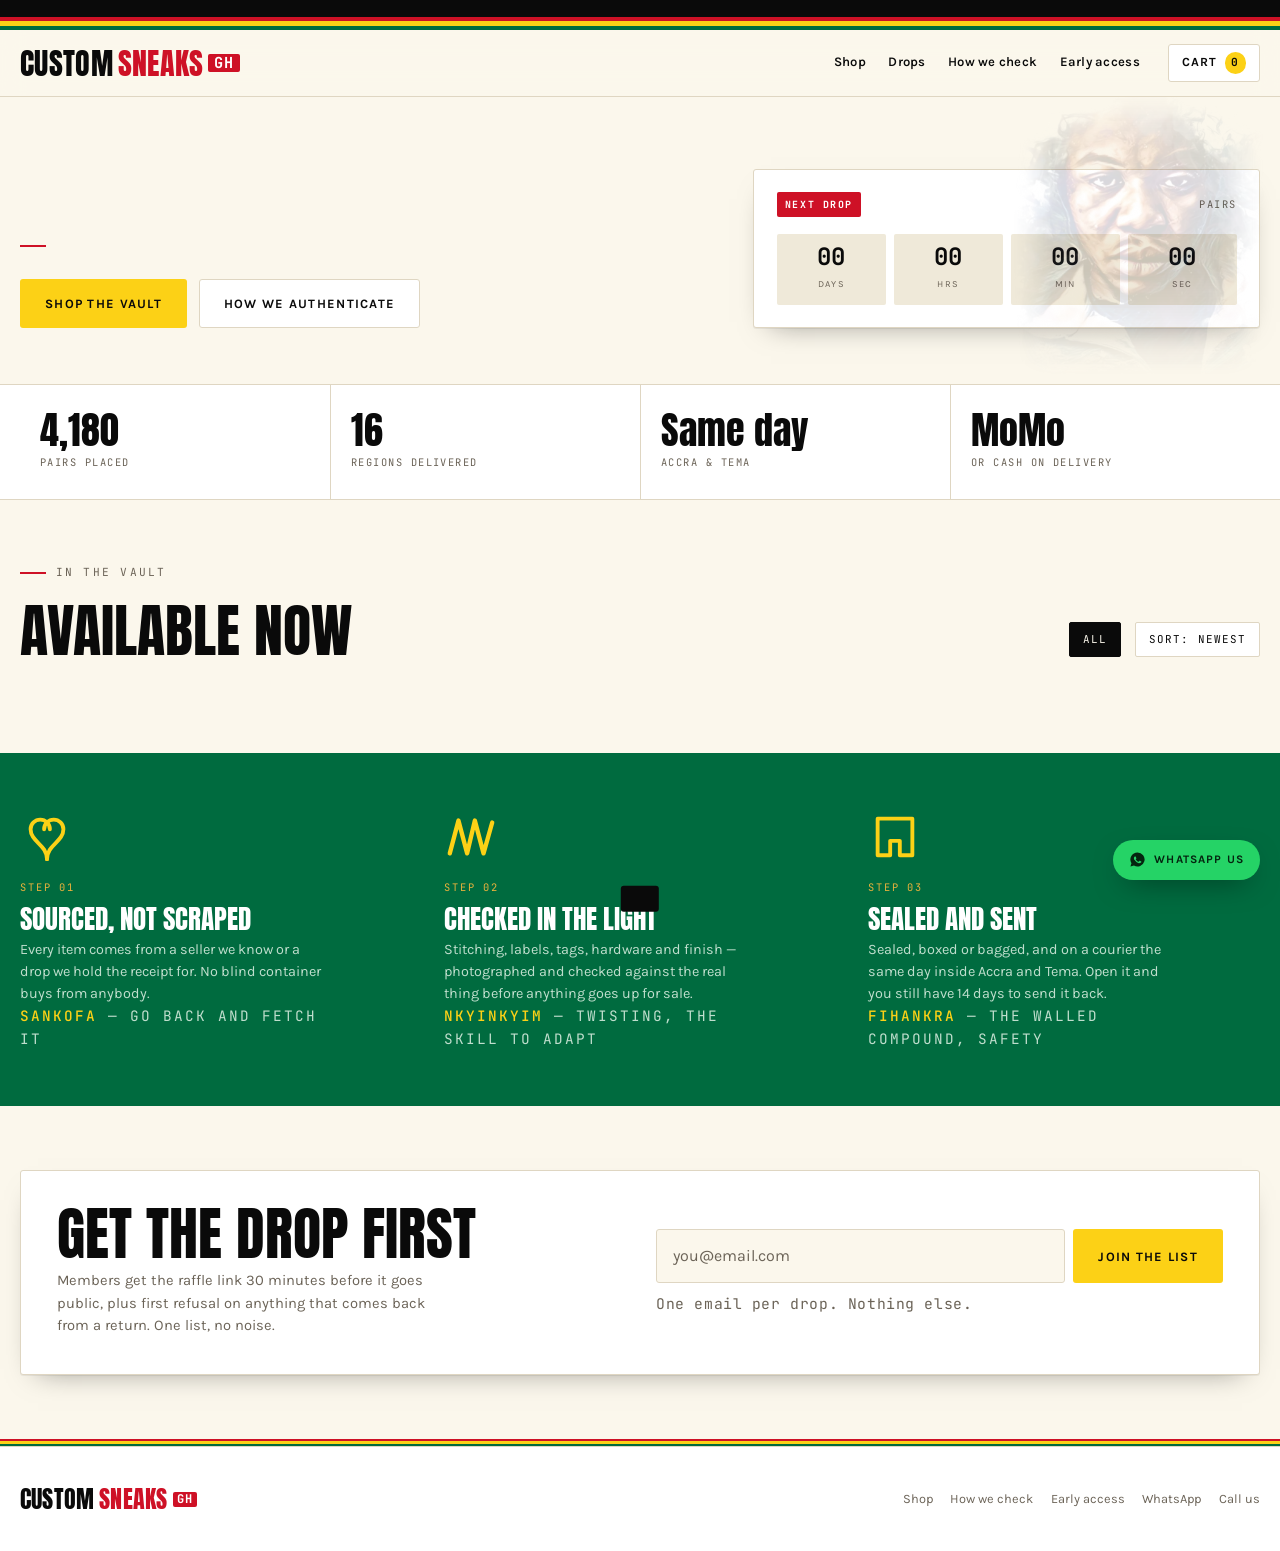
==== index.html @ 9b39b562 "Add files via upload" ====
<!doctype html>
<html lang="en">
<head>
<meta charset="utf-8">
<meta name="viewport" content="width=device-width,initial-scale=1">
<title>CustomSneaks GH — Authenticated sneakers, Accra</title>
<meta name="description" content="Deadstock Air Force 1s, Jordan retros, Dunks and one-of-one customs. Authenticated in Osu, delivered to all 16 regions. Order on WhatsApp.">
<meta property="og:title" content="CustomSneaks GH">
<meta property="og:description" content="Authenticated sneakers and one-of-one customs. Accra to all 16 regions.">
<meta property="og:image" content="assets/img/floral.jpg">
<meta name="theme-color" content="#FCD116">
<link rel="preconnect" href="https://fonts.googleapis.com">
<link rel="preconnect" href="https://fonts.gstatic.com" crossorigin>
<link rel="stylesheet" href="https://fonts.googleapis.com/css2?family=Anton&family=JetBrains+Mono:wght@400;500;700&family=Karla:wght@400;500;600;700&display=swap">
<link rel="icon" href="favicon.svg" type="image/svg+xml">
<link rel="icon" href="favicon.svg" type="image/svg+xml">
<link rel="stylesheet" href="assets/css/site.css">
</head>
<body>
<div class="ticker" aria-hidden="true">
  <div class="ticker__track" id="ticker"></div>
</div>

<div class="flag" aria-hidden="true"></div>

<header class="nav">
  <div class="wrap nav__in">
    <a href="#top" class="brand">Custom<em>Sneaks</em><span class="gh">GH</span></a>
    <nav class="nav__links">
      <a href="#shop">Shop</a>
      <a href="#drops">Drops</a>
      <a href="#verify">How we check</a>
      <a href="#list">Early access</a>
    </nav>
    <button class="nav__cart" id="cartBtn" aria-haspopup="dialog">
      Cart <span class="count" id="cartCount">0</span>
    </button>
  </div>
</header>

<main id="top">
  <section class="hero">
    <img class="hero__portrait" src="assets/img/portrait.webp" alt="" aria-hidden="true">
    <div class="wrap hero__grid">
      <div>
        <div class="eyebrow" data-s="heroEyebrow"></div>
        <h1><span data-s="heroLine1"></span><span class="line2" data-s="heroLine2"></span></h1>
        <p class="lede" data-s="heroLede"></p>
        <div class="hero__cta">
          <a class="btn btn--solid" href="#shop">Shop the vault</a>
          <a class="btn btn--ghost" href="#verify">How we authenticate</a>
        </div>
      </div>
      <aside class="drop" id="drops">
        <div class="drop__head">
          <span class="chip">Next drop</span>
          <span class="mono" style="font-size:.65rem;letter-spacing:.14em;color:var(--ash)"><span data-s="dropPairs"></span> PAIRS</span>
        </div>
        <p class="drop__name" data-s="dropName"></p>
        <p class="drop__sub" data-s="dropSub"></p>
        <div class="clock" id="clock">
          <div><b id="cd">00</b><small>Days</small></div>
          <div><b id="ch">00</b><small>Hrs</small></div>
          <div><b id="cm">00</b><small>Min</small></div>
          <div><b id="cs">00</b><small>Sec</small></div>
        </div>
      </aside>
    </div>
  </section>

  <section class="stats">
    <div class="wrap stats__in">
      <div class="stat"><b>4,180</b><span>Pairs placed</span></div>
      <div class="stat"><b>16</b><span>Regions delivered</span></div>
      <div class="stat"><b>Same day</b><span>Accra &amp; Tema</span></div>
      <div class="stat"><b>MoMo</b><span>Or cash on delivery</span></div>
    </div>
  </section>

  <section class="shop wrap" id="shop">
    <div class="shop__head">
      <div>
        <div class="eyebrow">In the vault</div>
        <h2 class="h2">Available now</h2>
      </div>
      <div class="filters" id="filters">
        <button class="filter" data-family="all" aria-pressed="true">All</button>
        <button class="filter sort" id="sortBtn" aria-pressed="false">Sort: Newest</button>
      </div>
    </div>
    <div class="grid" id="grid"></div>
  </section>

  <section class="verify" id="verify">
    <div class="wrap verify__grid">
      <div>
        <div class="mark" aria-hidden="true">
          <!-- Sankofa — the heart form -->
          <svg viewBox="0 0 56 56" fill="none" stroke="currentColor" stroke-width="4" stroke-linecap="round">
            <path d="M28 52C28 37 11 34 11 21a10 10 0 0 1 20 0"/>
            <path d="M28 52C28 37 45 34 45 21a10 10 0 0 0-20 0"/>
          </svg>
        </div>
        <div class="step">STEP 01</div>
        <h3>Sourced, not scraped</h3>
        <p>Every item comes from a seller we know or a drop we hold the receipt for. No blind container buys from anybody.</p>
        <p class="meaning"><b>Sankofa</b> — go back and fetch it</p>
      </div>
      <div>
        <div class="mark" aria-hidden="true">
          <!-- Nkyinkyim -->
          <svg viewBox="0 0 56 56" fill="none" stroke="currentColor" stroke-width="4.5" stroke-linecap="round" stroke-linejoin="round">
            <path d="M6 46 15 12 24 46 32 12 41 46 50 14"/>
          </svg>
        </div>
        <div class="step">STEP 02</div>
        <h3>Checked in the light</h3>
        <p>Stitching, labels, tags, hardware and finish — photographed and checked against the real thing before anything goes up for sale.</p>
        <p class="meaning"><b>Nkyinkyim</b> — twisting, the skill to adapt</p>
      </div>
      <div>
        <div class="mark" aria-hidden="true">
          <!-- Fihankra -->
          <svg viewBox="0 0 56 56" fill="none" stroke="currentColor" stroke-width="4" stroke-linejoin="round">
            <path d="M10 48V10h36v38H33V33H23v15z"/>
          </svg>
        </div>
        <div class="step">STEP 03</div>
        <h3>Sealed and sent</h3>
        <p>Sealed, boxed or bagged, and on a courier the same day inside Accra and Tema. Open it and you still have 14 days to send it back.</p>
        <p class="meaning"><b>Fihankra</b> — the walled compound, safety</p>
      </div>
    </div>
  </section>

  <section class="list wrap" id="list">
    <div class="list__box">
      <div>
        <h2 class="h2">Get the drop first</h2>
        <p>Members get the raffle link 30 minutes before it goes public, plus first refusal on anything that comes back from a return. One list, no noise.</p>
      </div>
      <div>
        <form class="form" id="listForm">
          <input type="email" id="listEmail" placeholder="you@email.com" aria-label="Email address" required>
          <button class="btn btn--solid" type="submit">Join the list</button>
        </form>
        <p class="form-note" id="listNote">One email per drop. Nothing else.</p>
      </div>
    </div>
  </section>
</main>

<div class="flag flag--thin" aria-hidden="true"></div>

<footer>
  <div class="wrap foot">
    <div>
      <div class="brand" style="font-size:1.5rem">Custom<em>Sneaks</em><span class="gh">GH</span></div>
      <small id="footLine"></small>
    </div>
    <nav>
      <a href="#shop">Shop</a>
      <a href="#verify">How we check</a>
      <a href="#list">Early access</a>
      <a id="footWa" href="#" target="_blank" rel="noopener">WhatsApp</a>
      <a id="footCall" href="#">Call us</a>
    </nav>
  </div>
</footer>

<div class="scrim" id="scrim"></div>

<aside class="drawer" id="drawer" role="dialog" aria-modal="true" aria-label="Your cart">
  <div class="drawer__head">
    <span class="drawer__title">Your cart</span>
    <button class="x" id="closeCart" aria-label="Close cart">✕</button>
  </div>
  <div class="drawer__body" id="cartBody"></div>
  <div class="drawer__foot">
    <div class="total"><span>Subtotal</span><b id="subtotal">GH₵0</b></div>
    <a class="btn btn--wa" id="checkout" href="#" target="_blank" rel="noopener">Order on WhatsApp</a>
    <a class="btn btn--ghost" id="callBtn" href="#">Call to order</a>
    <p class="fineprint" data-s="deliveryNote"></p>
  </div>
</aside>

<div class="modal" id="modal" role="dialog" aria-modal="true" aria-label="Product details">
  <div class="modal__grid">
    <div class="modal__shot" id="modalShot"></div>
    <div class="modal__body">
      <div style="display:flex;justify-content:space-between;align-items:flex-start;gap:1rem">
        <div>
          <div class="eyebrow" style="margin-bottom:.5rem" id="modalFamily">Air Force 1</div>
          <h3 id="modalName">Name</h3>
        </div>
        <button class="x" id="closeModal" aria-label="Close">✕</button>
      </div>
      <p class="card__sub" id="modalSub">Colorway</p>
      <div>
        <div class="spec"><span>Style code</span><b id="modalCode">—</b></div>
        <div class="spec"><span>Condition</span><b id="modalCond">—</b></div>
        <div class="spec"><span>Release</span><b id="modalYear">—</b></div>
      </div>
      <div>
        <div class="mono" style="font-size:.65rem;letter-spacing:.16em;text-transform:uppercase;color:var(--ash);margin-bottom:.45rem">Select size</div>
        <div class="sizes" id="modalSizes"></div>
      </div>
      <div class="card__foot">
        <span class="price" id="modalPrice">GH₵0</span>
        <button class="btn btn--solid" id="modalAdd">Add to cart</button>
      </div>
      <a class="ask" id="modalAsk" href="#" target="_blank" rel="noopener">Ask about this pair on WhatsApp</a>
    </div>
  </div>
</div>

<a class="wa-float" id="waFloat" href="#" target="_blank" rel="noopener"><span>WhatsApp us</span></a>

<div class="toast" id="toast"></div>
<script type="module" src="assets/js/shop.js"></script>
</body>
</html>
---- assets/css/site.css ----
:root{
  --ground:#FBF7EC;
  --surface:#FFFFFF;
  --surface-2:#EFE9D9;
  --ink:#0A0A0A;
  --ash:#6B6357;
  --line:#DFD6C2;
  --gold:#FCD116;
  --gold-ink:#0A0A0A;
  --red:#CE1126;
  --red-ink:#FFFFFF;
  --green:#006B3F;
  --hi:#CE1126;
  --portrait-opacity:.15;
  --shadow:0 1px 0 rgba(10,10,10,.06), 0 12px 28px -18px rgba(10,10,10,.5);
  --radius:3px;
  --wa-mask:url("data:image/svg+xml,%3Csvg xmlns='http://www.w3.org/2000/svg' viewBox='0 0 24 24'%3E%3Cpath fill='%23000' d='M12 2a10 10 0 0 0-8.55 15.19L2.05 22l4.94-1.36A10 10 0 1 0 12 2Zm5.1 13.86c-.22.62-1.3 1.2-1.79 1.24-.46.04-.9.2-3.04-.63-2.56-1-4.18-3.6-4.3-3.77-.13-.17-1.03-1.37-1.03-2.61s.65-1.85.88-2.1c.23-.26.5-.32.67-.32h.48c.16 0 .37-.06.57.43.22.53.74 1.83.8 1.96.07.13.11.29.02.46-.09.17-.13.28-.26.43l-.4.46c-.13.13-.27.28-.11.55.15.26.68 1.12 1.46 1.81 1 .89 1.84 1.17 2.1 1.3.26.14.42.11.57-.06.16-.18.66-.77.83-1.03.18-.26.35-.22.59-.13.24.09 1.54.72 1.8.85.26.13.44.2.5.3.07.11.07.62-.15 1.23Z'/%3E%3C/svg%3E");
}
@media (prefers-color-scheme: dark){
  :root:not([data-theme="light"]){
    --ground:#0A0A0A;
    --surface:#151515;
    --surface-2:#1F1F1F;
    --ink:#FBF7EC;
    --ash:#9A9186;
    --line:#282624;
    --gold:#FCD116;
    --gold-ink:#0A0A0A;
    --red:#E8404F;
    --red-ink:#1A0406;
    --green:#12A164;
    --hi:#FCD116;
  --portrait-opacity:.20;
    --shadow:0 1px 0 rgba(255,255,255,.05), 0 18px 34px -22px rgba(0,0,0,.9);
  }
}
:root[data-theme="dark"]{
  --ground:#0A0A0A;
  --surface:#151515;
  --surface-2:#1F1F1F;
  --ink:#FBF7EC;
  --ash:#9A9186;
  --line:#282624;
  --gold:#FCD116;
  --gold-ink:#0A0A0A;
  --red:#E8404F;
  --red-ink:#1A0406;
  --green:#12A164;
  --hi:#FCD116;
  --portrait-opacity:.20;
  --shadow:0 1px 0 rgba(255,255,255,.05), 0 18px 34px -22px rgba(0,0,0,.9);
}

.brand, h1, .h2, .drop__name, .card__name, .drawer__title, .stat b,
.verify h3, .modal__body h3{font-weight:400 !important}
*{box-sizing:border-box}
body{
  margin:0;
  background:var(--ground);
  color:var(--ink);
  font-family:"Karla",-apple-system,BlinkMacSystemFont,"Segoe UI",sans-serif;
  font-size:16px;
  line-height:1.55;
  -webkit-font-smoothing:antialiased;
}
img{max-width:100%;display:block}
button{font:inherit;color:inherit;cursor:pointer;border:0;background:none}
input{font:inherit;color:inherit}
a{color:inherit;text-decoration:none}
:focus-visible{outline:2px solid var(--gold);outline-offset:3px}

.mono{font-family:"JetBrains Mono",ui-monospace,SFMono-Regular,Menlo,monospace}
.wrap{width:min(1240px,100% - 2.5rem);margin-inline:auto}

/* ---------- ticker ---------- */
.ticker{
  background:var(--ink);
  color:var(--ground);
  overflow:hidden;
  border-bottom:1px solid var(--ink);
}
.ticker__track{
  display:flex;
  gap:2.5rem;
  width:max-content;
  padding:.5rem 0;
  animation:slide 38s linear infinite;
  font-family:"JetBrains Mono",ui-monospace,monospace;
  font-size:.68rem;
  letter-spacing:.14em;
  text-transform:uppercase;
}
.ticker__track span{display:flex;align-items:center;gap:2.5rem;white-space:nowrap}
.ticker__track span::after{content:"\2605";color:var(--gold);font-size:.8em;line-height:1}
@keyframes slide{from{transform:translateX(0)}to{transform:translateX(-50%)}}
@media (prefers-reduced-motion: reduce){
  .ticker__track{animation:none}
}

/* ---------- nav ---------- */
.nav{
  position:sticky;top:0;z-index:40;
  background:var(--ground);
  background:color-mix(in srgb, var(--ground) 88%, transparent);
  backdrop-filter:blur(12px);
  border-bottom:1px solid var(--line);
}
.nav__in{display:flex;align-items:center;gap:1.75rem;height:66px}
.brand{
  font-family:"Anton",Impact,sans-serif;
  font-weight:900;
  font-size:1.9rem;
  line-height:1;
  letter-spacing:.01em;
  text-transform:uppercase;
  display:flex;align-items:baseline;gap:.3rem;
}
.brand em{font-style:normal;color:var(--hi)}
.brand .gh{
  font-family:"JetBrains Mono",ui-monospace,monospace;
  font-size:.5em;font-weight:700;letter-spacing:.1em;
  background:var(--red);color:var(--red-ink);
  padding:.12em .35em;border-radius:2px;align-self:center;
}
.nav__links{display:flex;gap:1.4rem;margin-left:auto;font-size:.82rem;font-weight:600;letter-spacing:.02em}
.nav__links a{padding:.4rem 0;border-bottom:2px solid transparent}
.nav__links a:hover{border-bottom-color:var(--gold)}
.nav__cart{
  display:flex;align-items:center;gap:.5rem;
  border:1px solid var(--line);
  background:var(--surface);
  padding:.45rem .8rem;
  border-radius:var(--radius);
  font-size:.78rem;font-weight:700;letter-spacing:.08em;text-transform:uppercase;
}
.nav__cart:hover{border-color:var(--gold)}
.count{
  font-family:"JetBrains Mono",monospace;
  background:var(--gold);color:var(--gold-ink);
  min-width:1.35rem;height:1.35rem;border-radius:999px;
  display:grid;place-items:center;font-size:.7rem;font-weight:700;
}
@media (max-width:880px){ .nav__links{display:none} .nav__in{gap:1rem} .nav__cart{margin-left:auto} }

/* ---------- hero ---------- */
.hero{padding:4.5rem 0 3.5rem;border-bottom:1px solid var(--line);position:relative;overflow:hidden}
/* the black star of the flag, sitting behind the drop card */
/* the portrait sits behind the hero, cut out to transparency and faded
   into the ground at the bottom so it reads as texture, not a photo */
.hero__portrait{
  position:absolute;right:1%;top:-5%;height:110%;width:auto;max-width:46vw;
  object-fit:contain;object-position:top right;
  opacity:var(--portrait-opacity);pointer-events:none;z-index:0;
  -webkit-mask-image:linear-gradient(180deg,transparent 0,#000 20%,#000 60%,transparent 94%);
  mask-image:linear-gradient(180deg,transparent 0,#000 20%,#000 60%,transparent 94%);
}
@media (max-width:940px){
  .hero__portrait{right:-6%;max-width:70vw;opacity:calc(var(--portrait-opacity) * .55)}
} }
.hero__grid{position:relative;z-index:1}
.hero__grid{display:grid;grid-template-columns:1.15fr .85fr;gap:3rem;align-items:end}
.eyebrow{
  font-family:"JetBrains Mono",monospace;
  font-size:.7rem;letter-spacing:.2em;text-transform:uppercase;color:var(--ash);
  display:flex;align-items:center;gap:.6rem;margin-bottom:1.4rem;
}
.eyebrow::before{content:"";width:26px;height:2px;background:var(--hi)}
.hero h1{
  font-family:"Anton",Impact,sans-serif;
  font-weight:900;
  font-size:clamp(3.6rem,10.5vw,8.5rem);
  line-height:.86;
  letter-spacing:-.005em;
  text-transform:uppercase;
  margin:0;
  text-wrap:balance;
}
.hero h1 .line2{display:block;color:var(--hi)}
.hero p.lede{max-width:44ch;color:var(--ash);font-size:1.02rem;margin:1.5rem 0 2rem}
.hero__cta{display:flex;flex-wrap:wrap;gap:.75rem}
.btn{
  display:inline-flex;align-items:center;justify-content:center;gap:.5rem;
  padding:.85rem 1.5rem;border-radius:var(--radius);
  font-size:.8rem;font-weight:700;letter-spacing:.1em;text-transform:uppercase;
  border:1px solid transparent;transition:transform .12s ease, background .15s ease;
}
.btn--solid{background:var(--gold);color:var(--gold-ink)}
.btn--solid:hover{transform:translateY(-2px)}
.btn--ghost{border-color:var(--line);background:var(--surface)}
.btn--ghost:hover{border-color:var(--ink)}
.btn[disabled]{opacity:.45;cursor:not-allowed;transform:none}
.btn--wa{background:#25D366;color:#04240F}
.btn--wa:hover{transform:translateY(-2px);background:#1FBF5B}
.btn--wa::before{
  content:"";width:15px;height:15px;flex:none;
  background:currentColor;
  -webkit-mask:var(--wa-mask) center/contain no-repeat;
  mask:var(--wa-mask) center/contain no-repeat;
}
.fineprint{font-size:.74rem;color:var(--ash);margin:0;line-height:1.45}
.wa-float{
  position:fixed;right:1.25rem;bottom:1.25rem;z-index:45;
  display:flex;align-items:center;gap:.5rem;
  background:#25D366;color:#04240F;
  padding:.7rem 1rem;border-radius:999px;
  font-size:.72rem;font-weight:700;letter-spacing:.1em;text-transform:uppercase;
  box-shadow:0 10px 30px -12px rgba(0,0,0,.6);
  transition:transform .15s ease;
}
.wa-float:hover{transform:translateY(-2px)}
.wa-float::before{
  content:"";width:17px;height:17px;flex:none;background:currentColor;
  -webkit-mask:var(--wa-mask) center/contain no-repeat;
  mask:var(--wa-mask) center/contain no-repeat;
}
@media (max-width:560px){ .wa-float span{display:none} .wa-float{padding:.85rem;border-radius:50%} }
.ask{
  font-family:"JetBrains Mono",monospace;font-size:.66rem;letter-spacing:.1em;text-transform:uppercase;
  color:var(--ash);text-decoration:underline;text-underline-offset:3px;align-self:flex-start;
}
.ask:hover{color:#1FBF5B}

.drop{
  border:1px solid var(--line);
  background:var(--surface);
  border-radius:var(--radius);
  padding:1.4rem;
  box-shadow:var(--shadow);
}
.drop__head{display:flex;align-items:center;justify-content:space-between;gap:1rem;margin-bottom:1rem}
.chip{
  font-family:"JetBrains Mono",monospace;
  font-size:.62rem;letter-spacing:.16em;text-transform:uppercase;
  padding:.28rem .5rem;border-radius:2px;
  background:var(--red);color:var(--red-ink);font-weight:700;
}
.drop__name{font-family:"Anton",Impact,sans-serif;font-size:1.9rem;font-weight:800;line-height:1;text-transform:uppercase;margin:0 0 .15rem}
.drop__sub{color:var(--ash);font-size:.85rem;margin:0 0 1.1rem}
.clock{display:grid;grid-template-columns:repeat(4,1fr);gap:.5rem;font-variant-numeric:tabular-nums}
.clock div{background:var(--surface-2);border-radius:2px;padding:.6rem .3rem;text-align:center}
.clock b{font-family:"JetBrains Mono",monospace;display:block;font-size:1.5rem;font-weight:700;line-height:1.1}
.clock small{font-size:.58rem;letter-spacing:.14em;text-transform:uppercase;color:var(--ash)}
@media (max-width:940px){ .hero__grid{grid-template-columns:1fr;gap:2.5rem;align-items:start} }

/* ---------- marquee stats ---------- */
.stats{border-bottom:1px solid var(--line);background:var(--surface)}
.stats__in{display:grid;grid-template-columns:repeat(4,1fr)}
.stat{padding:1.6rem 1.25rem;border-left:1px solid var(--line)}
.stat:first-child{border-left:0}
.stat b{font-family:"Anton",Impact,sans-serif;font-size:2.4rem;font-weight:800;line-height:1;display:block}
.stat span{font-family:"JetBrains Mono",monospace;font-size:.65rem;letter-spacing:.14em;text-transform:uppercase;color:var(--ash)}
@media (max-width:760px){
  .stats__in{grid-template-columns:repeat(2,1fr)}
  .stat:nth-child(3){border-left:0}
  .stat:nth-child(n+3){border-top:1px solid var(--line)}
}

/* ---------- shop ---------- */
.shop{padding:4rem 0}
.shop__head{display:flex;align-items:flex-end;justify-content:space-between;gap:2rem;flex-wrap:wrap;margin-bottom:2rem}
.h2{font-family:"Anton",Impact,sans-serif;font-size:clamp(2.4rem,5vw,3.6rem);font-weight:800;line-height:.92;text-transform:uppercase;margin:0}
.filters{display:flex;gap:.4rem;flex-wrap:wrap;align-items:center}
.filter{
  font-family:"JetBrains Mono",monospace;
  font-size:.68rem;letter-spacing:.1em;text-transform:uppercase;
  padding:.5rem .8rem;border:1px solid var(--line);border-radius:2px;background:var(--surface);
}
.filter[aria-pressed="true"]{background:var(--ink);color:var(--ground);border-color:var(--ink)}
.filter:hover{border-color:var(--gold)}
.sort{margin-left:.5rem}

.grid{display:grid;grid-template-columns:repeat(auto-fill,minmax(266px,1fr));gap:1.25rem}
.card{
  background:var(--surface);
  border:1px solid var(--line);
  border-radius:var(--radius);
  overflow:hidden;
  display:flex;flex-direction:column;
  transition:border-color .15s ease, transform .15s ease;
}
.card:hover{border-color:var(--ink);transform:translateY(-3px)}
.card__shot{
  position:relative;aspect-ratio:4/3;background:var(--surface-2);
  display:grid;place-items:center;overflow:hidden;
}
.card__shot img{width:100%;height:100%;object-fit:cover}
.slot{
  position:absolute;inset:0;
  display:grid;place-items:center;gap:.4rem;align-content:center;
  background-image:repeating-linear-gradient(135deg,transparent 0 9px,var(--line) 9px 10px);
  text-align:center;padding:1rem;
}
.slot code{
  font-family:"JetBrains Mono",monospace;font-size:.63rem;letter-spacing:.06em;
  background:var(--surface);border:1px solid var(--line);padding:.3rem .5rem;border-radius:2px;color:var(--ash);
}
.slot em{font-style:normal;font-size:.6rem;letter-spacing:.16em;text-transform:uppercase;color:var(--ash);font-family:"JetBrains Mono",monospace}
.card__flag{
  position:absolute;top:.6rem;left:.6rem;z-index:2;
}
.card__body{padding:1rem 1rem 1.15rem;display:flex;flex-direction:column;gap:.55rem;flex:1}
.card__code{font-family:"JetBrains Mono",monospace;font-size:.63rem;letter-spacing:.12em;color:var(--ash);display:flex;justify-content:space-between}
.card__name{font-family:"Anton",Impact,sans-serif;font-size:1.55rem;font-weight:800;line-height:.95;text-transform:uppercase;margin:0}
.card__sub{font-size:.82rem;color:var(--ash);margin:-.25rem 0 0}
.sizes{display:flex;flex-wrap:wrap;gap:.28rem;margin-top:.15rem}
.size{
  font-family:"JetBrains Mono",monospace;font-size:.66rem;
  border:1px solid var(--line);border-radius:2px;padding:.25rem .42rem;color:var(--ash);
}
.size--pick{cursor:pointer;color:var(--ink)}
.size--pick:hover{border-color:var(--gold)}
.size--pick[aria-pressed="true"]{background:var(--gold);border-color:var(--gold);color:var(--gold-ink)}
.card__foot{display:flex;align-items:center;justify-content:space-between;gap:.75rem;margin-top:auto;padding-top:.65rem;border-top:1px solid var(--line)}
.price{font-family:"JetBrains Mono",monospace;font-size:1.05rem;font-weight:700;font-variant-numeric:tabular-nums}
.link-btn{font-size:.72rem;font-weight:700;letter-spacing:.1em;text-transform:uppercase;border-bottom:2px solid var(--gold);padding-bottom:2px}
.empty{padding:3rem 1rem;text-align:center;color:var(--ash);grid-column:1/-1}

/* ---------- verify band ---------- */
.verify{background:#006B3F;color:#FFFFFF;padding:3.5rem 0}
.verify__grid{display:grid;grid-template-columns:1fr 1fr 1fr;gap:2rem}
.verify h3{font-family:"Anton",Impact,sans-serif;font-size:1.7rem;font-weight:800;text-transform:uppercase;margin:.6rem 0 .4rem;line-height:1}
.verify p{color:#BFDECD;font-size:.9rem;margin:0;max-width:34ch}
.verify .step{font-family:"JetBrains Mono",monospace;font-size:.65rem;letter-spacing:.18em;color:#E9B23C}
@media (max-width:820px){ .verify__grid{grid-template-columns:1fr;gap:1.75rem} }

/* ---------- list / raffle ---------- */
.list{padding:4rem 0}
.list__box{
  border:1px solid var(--line);background:var(--surface);border-radius:var(--radius);
  padding:2.25rem;display:grid;grid-template-columns:1fr 1fr;gap:2rem;align-items:center;
  box-shadow:var(--shadow);
}
.list p{color:var(--ash);margin:.6rem 0 0;max-width:42ch;font-size:.92rem}
.form{display:flex;gap:.5rem;flex-wrap:wrap}
.form input{
  flex:1;min-width:200px;background:var(--ground);border:1px solid var(--line);
  border-radius:var(--radius);padding:.85rem 1rem;
}
.form input::placeholder{color:var(--ash)}
.form-note{font-family:"JetBrains Mono",monospace;font-size:.68rem;color:var(--ash);margin:.75rem 0 0;letter-spacing:.04em}
@media (max-width:820px){ .list__box{grid-template-columns:1fr} }

/* ---------- footer ---------- */
footer{border-top:1px solid var(--line);padding:2.5rem 0;background:var(--surface)}
.foot{display:flex;justify-content:space-between;gap:1.5rem;flex-wrap:wrap;align-items:center}
.foot small{font-family:"JetBrains Mono",monospace;font-size:.66rem;color:var(--ash);letter-spacing:.06em}
.foot nav{display:flex;gap:1.1rem;font-size:.8rem;color:var(--ash)}
.foot nav a:hover{color:var(--ink)}

/* ---------- drawer + modal ---------- */
.scrim{
  position:fixed;inset:0;background:rgba(8,10,16,.55);backdrop-filter:blur(2px);
  opacity:0;pointer-events:none;transition:opacity .2s ease;z-index:50;
}
.scrim.on{opacity:1;pointer-events:auto}
.drawer{
  position:fixed;top:0;right:0;height:100%;width:min(420px,100%);
  background:var(--surface);border-left:1px solid var(--line);
  transform:translateX(102%);transition:transform .25s cubic-bezier(.2,.7,.3,1);
  z-index:60;display:flex;flex-direction:column;
}
.drawer.on{transform:translateX(0)}
@media (prefers-reduced-motion: reduce){
  .drawer{transition:none}
}
.drawer__head{display:flex;align-items:center;justify-content:space-between;padding:1.25rem;border-bottom:1px solid var(--line)}
.drawer__title{font-family:"Anton",Impact,sans-serif;font-size:1.6rem;font-weight:800;text-transform:uppercase;line-height:1}
.x{font-size:1.35rem;line-height:1;padding:.25rem .5rem;color:var(--ash)}
.x:hover{color:var(--ink)}
.drawer__body{flex:1;overflow-y:auto;padding:1.25rem;display:flex;flex-direction:column;gap:1rem}
.line{display:grid;grid-template-columns:64px 1fr auto;gap:.85rem;align-items:center}
.line__thumb{aspect-ratio:1;background:var(--surface-2);border-radius:2px;background-image:repeating-linear-gradient(135deg,transparent 0 7px,var(--line) 7px 8px);overflow:hidden}
.line__thumb img{width:100%;height:100%;object-fit:cover}
.line__name{font-weight:700;font-size:.86rem;line-height:1.25}
.line__meta{font-family:"JetBrains Mono",monospace;font-size:.66rem;color:var(--ash);letter-spacing:.06em}
.line__price{font-family:"JetBrains Mono",monospace;font-weight:700;font-variant-numeric:tabular-nums;font-size:.86rem;text-align:right}
.remove{font-family:"JetBrains Mono",monospace;font-size:.62rem;letter-spacing:.1em;text-transform:uppercase;color:var(--ash);text-decoration:underline;display:block;margin-top:.2rem}
.remove:hover{color:var(--gold)}
.drawer__foot{border-top:1px solid var(--line);padding:1.25rem;display:flex;flex-direction:column;gap:.85rem}
.total{display:flex;justify-content:space-between;align-items:baseline}
.total b{font-family:"JetBrains Mono",monospace;font-size:1.3rem;font-variant-numeric:tabular-nums}
.total span{font-family:"JetBrains Mono",monospace;font-size:.68rem;letter-spacing:.14em;text-transform:uppercase;color:var(--ash)}
.notice{
  background:var(--surface-2);border-left:3px solid var(--red);
  padding:.75rem .85rem;font-size:.78rem;color:var(--ash);border-radius:2px;
}

.modal{
  position:fixed;z-index:60;inset:auto;left:50%;top:50%;transform:translate(-50%,-46%) scale(.98);
  width:min(760px,calc(100% - 2rem));max-height:88vh;overflow-y:auto;
  background:var(--surface);border:1px solid var(--line);border-radius:var(--radius);
  opacity:0;pointer-events:none;transition:opacity .18s ease, transform .18s ease;
  box-shadow:0 40px 80px -40px rgba(0,0,0,.6);
}
.modal.on{opacity:1;pointer-events:auto;transform:translate(-50%,-50%) scale(1)}
.modal__grid{display:grid;grid-template-columns:1fr 1fr}
.modal__shot{position:relative;background:var(--surface-2);min-height:280px}
.modal__shot img{width:100%;height:100%;object-fit:cover;position:absolute;inset:0}
.modal__body{padding:1.75rem;display:flex;flex-direction:column;gap:.7rem}
.modal__body h3{font-family:"Anton",Impact,sans-serif;font-size:2.3rem;font-weight:800;text-transform:uppercase;line-height:.92;margin:0}
.spec{display:flex;justify-content:space-between;font-family:"JetBrains Mono",monospace;font-size:.7rem;letter-spacing:.06em;color:var(--ash);border-bottom:1px dashed var(--line);padding:.4rem 0}
.spec b{color:var(--ink);font-weight:500}
@media (max-width:700px){ .modal__grid{grid-template-columns:1fr} .modal__shot{min-height:200px} }

/* ---------- flag rail ----------
   Three equal bars, the proportions of the flag itself. */
.flag{height:13px;background:linear-gradient(
  #CE1126 0 33.34%, #FCD116 33.34% 66.67%, #006B3F 66.67% 100%);}
.flag--thin{height:7px}

/* ---------- adinkra ---------- */
.mark{width:54px;height:54px;color:var(--gold);margin-bottom:1rem}
.verify .mark{color:#FCD116}
.mark svg{width:100%;height:100%;display:block}
.meaning{
  font-family:"JetBrains Mono",monospace;font-size:.6rem;letter-spacing:.14em;
  text-transform:uppercase;color:#9CC9B2;margin:.6rem 0 0;
}
.meaning b{color:#FCD116;font-weight:500}

/* the woven edge on every card */
.card__shot{border-bottom:3px solid var(--gold)}

.toast{
  position:fixed;left:50%;bottom:1.5rem;transform:translate(-50%,140%);
  background:var(--ink);color:var(--ground);padding:.8rem 1.2rem;border-radius:var(--radius);
  font-family:"JetBrains Mono",monospace;font-size:.72rem;letter-spacing:.1em;text-transform:uppercase;
  z-index:70;transition:transform .25s cubic-bezier(.2,.7,.3,1);
}
.toast.on{transform:translate(-50%,0)}

/* ---------- product media: gallery + clip ---------- */
.modal__shot{display:flex;flex-direction:column;background:var(--surface-2)}
.slides{position:relative;flex:1;min-height:260px}
.slide-wrap{position:absolute;inset:0;display:none}
.slide-wrap.on{display:block}
.slide{width:100%;height:100%;object-fit:cover;display:block;background:#000}
video.slide{object-fit:contain}

.thumbs{display:flex;gap:.4rem;padding:.5rem;background:var(--surface);border-top:1px solid var(--line);overflow-x:auto}
.thumb{
  flex:none;width:52px;height:40px;padding:0;border:1px solid var(--line);border-radius:2px;
  overflow:hidden;background:var(--surface-2);cursor:pointer;display:grid;place-items:center;
}
.thumb.on{border-color:var(--gold);border-width:2px}
.thumb img{width:100%;height:100%;object-fit:cover}
.thumb__play{font-size:.8rem;color:var(--ink)}

/* how many photos a card has */
.card__more{
  position:absolute;top:.6rem;right:.6rem;z-index:2;
  font-family:"JetBrains Mono",monospace;font-size:.6rem;letter-spacing:.08em;
  background:rgba(10,10,10,.72);color:#FBF7EC;padding:.2rem .4rem;border-radius:2px;
}
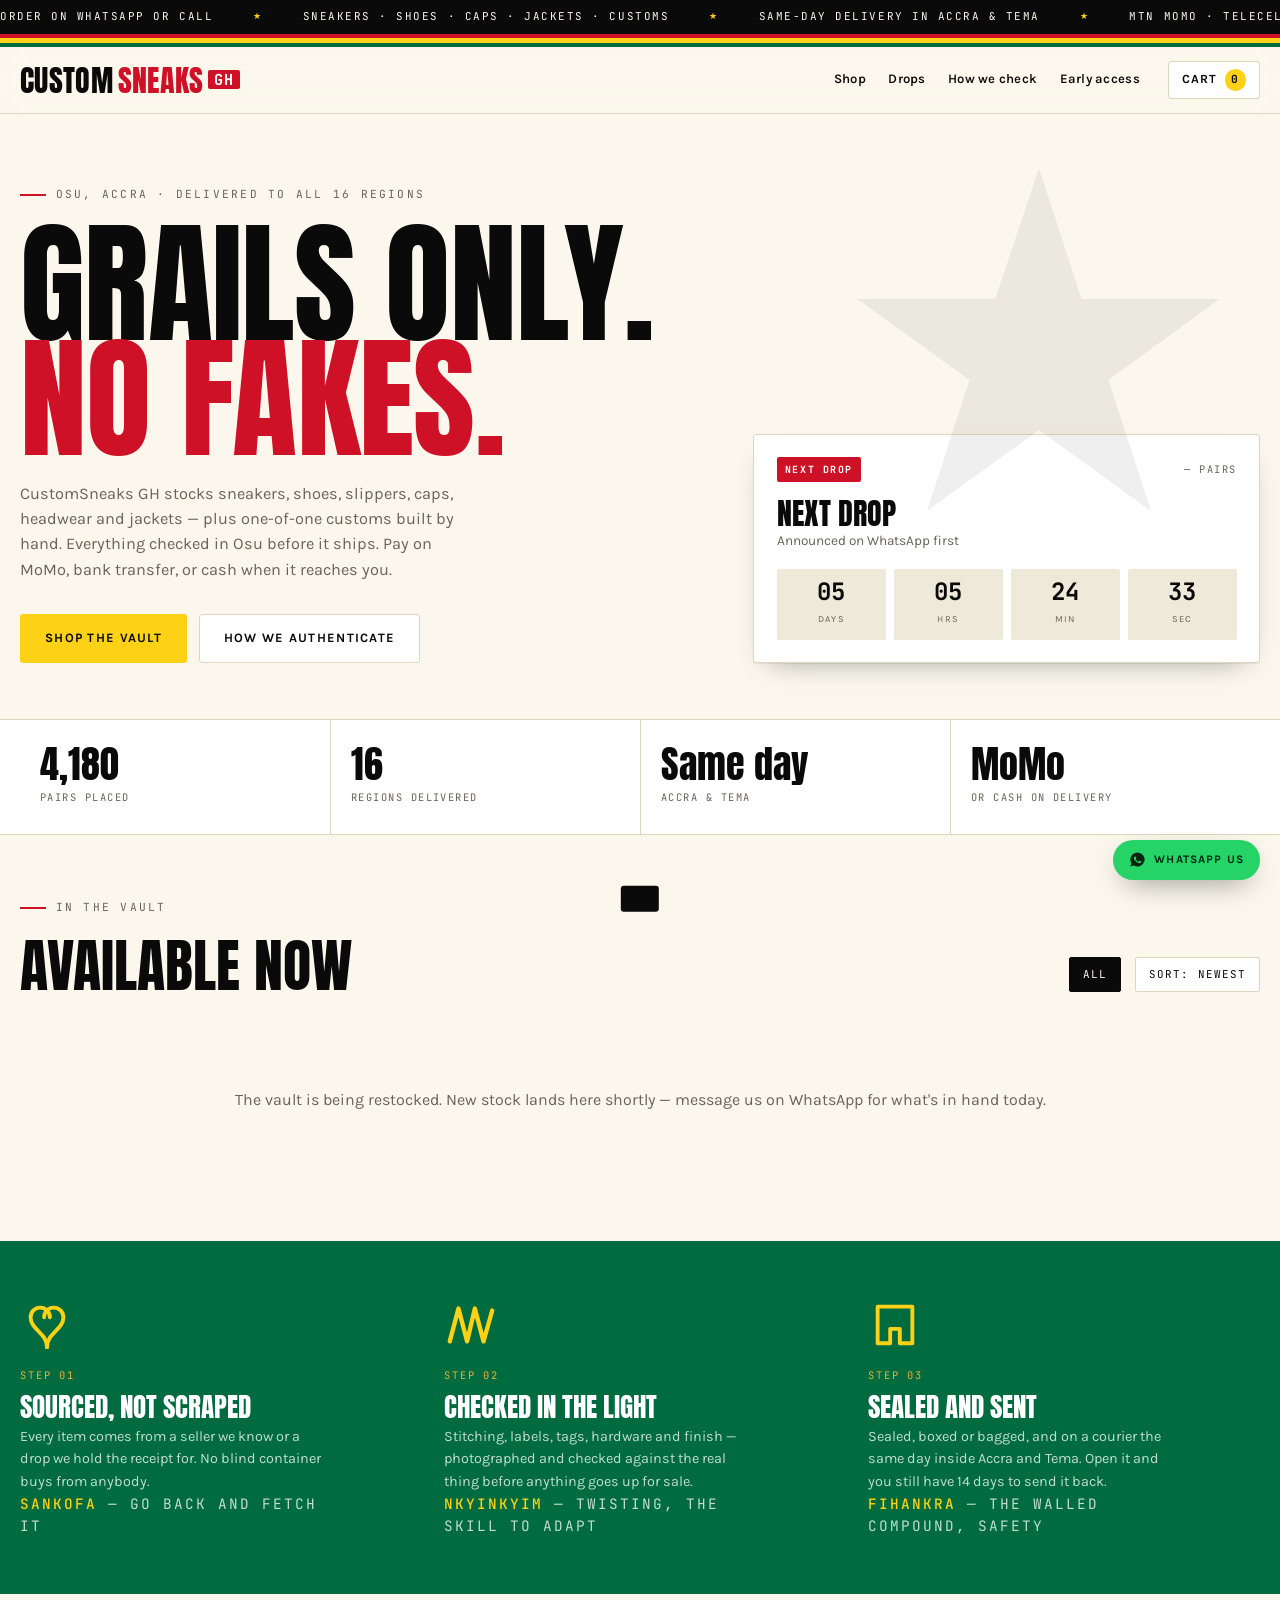
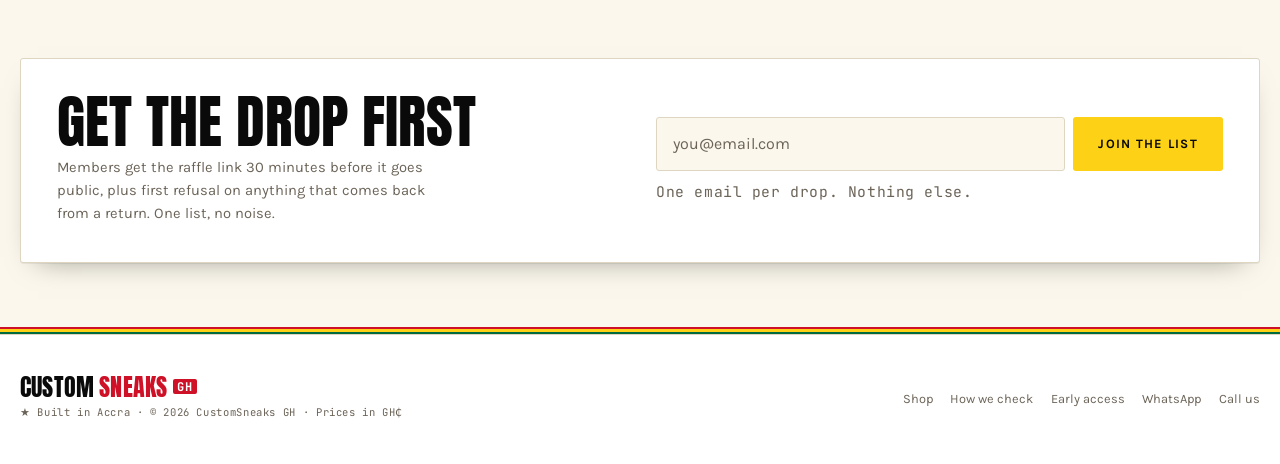
==== commit 3fe2f3af: "Add files via upload" ====
--- a/index.html
+++ b/index.html
@@ -40,7 +40,9 @@
 
 <main id="top">
   <section class="hero">
-    <img class="hero__portrait" src="assets/img/portrait.webp" alt="" aria-hidden="true">
+    <svg class="star-mark" viewBox="0 0 100 96" aria-hidden="true">
+      <path fill="currentColor" d="M50 0l11.2 34.5h36.3L68.3 55.8l11.2 34.5L50 69l-29.5 21.3 11.2-34.5L2.2 34.5h36.3z"/>
+    </svg>
     <div class="wrap hero__grid">
       <div>
         <div class="eyebrow" data-s="heroEyebrow"></div>
--- a/assets/css/site.css
+++ b/assets/css/site.css
@@ -11,7 +11,6 @@
   --red-ink:#FFFFFF;
   --green:#006B3F;
   --hi:#CE1126;
-  --portrait-opacity:.15;
   --shadow:0 1px 0 rgba(10,10,10,.06), 0 12px 28px -18px rgba(10,10,10,.5);
   --radius:3px;
   --wa-mask:url("data:image/svg+xml,%3Csvg xmlns='http://www.w3.org/2000/svg' viewBox='0 0 24 24'%3E%3Cpath fill='%23000' d='M12 2a10 10 0 0 0-8.55 15.19L2.05 22l4.94-1.36A10 10 0 1 0 12 2Zm5.1 13.86c-.22.62-1.3 1.2-1.79 1.24-.46.04-.9.2-3.04-.63-2.56-1-4.18-3.6-4.3-3.77-.13-.17-1.03-1.37-1.03-2.61s.65-1.85.88-2.1c.23-.26.5-.32.67-.32h.48c.16 0 .37-.06.57.43.22.53.74 1.83.8 1.96.07.13.11.29.02.46-.09.17-.13.28-.26.43l-.4.46c-.13.13-.27.28-.11.55.15.26.68 1.12 1.46 1.81 1 .89 1.84 1.17 2.1 1.3.26.14.42.11.57-.06.16-.18.66-.77.83-1.03.18-.26.35-.22.59-.13.24.09 1.54.72 1.8.85.26.13.44.2.5.3.07.11.07.62-.15 1.23Z'/%3E%3C/svg%3E");
@@ -30,7 +29,6 @@
     --red-ink:#1A0406;
     --green:#12A164;
     --hi:#FCD116;
-  --portrait-opacity:.20;
     --shadow:0 1px 0 rgba(255,255,255,.05), 0 18px 34px -22px rgba(0,0,0,.9);
   }
 }
@@ -47,7 +45,6 @@
   --red-ink:#1A0406;
   --green:#12A164;
   --hi:#FCD116;
-  --portrait-opacity:.20;
   --shadow:0 1px 0 rgba(255,255,255,.05), 0 18px 34px -22px rgba(0,0,0,.9);
 }
 
@@ -145,17 +142,11 @@
 /* ---------- hero ---------- */
 .hero{padding:4.5rem 0 3.5rem;border-bottom:1px solid var(--line);position:relative;overflow:hidden}
 /* the black star of the flag, sitting behind the drop card */
-/* the portrait sits behind the hero, cut out to transparency and faded
-   into the ground at the bottom so it reads as texture, not a photo */
-.hero__portrait{
-  position:absolute;right:1%;top:-5%;height:110%;width:auto;max-width:46vw;
-  object-fit:contain;object-position:top right;
-  opacity:var(--portrait-opacity);pointer-events:none;z-index:0;
-  -webkit-mask-image:linear-gradient(180deg,transparent 0,#000 20%,#000 60%,transparent 94%);
-  mask-image:linear-gradient(180deg,transparent 0,#000 20%,#000 60%,transparent 94%);
-}
-@media (max-width:940px){
-  .hero__portrait{right:-6%;max-width:70vw;opacity:calc(var(--portrait-opacity) * .55)}
+/* the black star of the flag, sitting behind the drop card */
+.star-mark{
+  position:absolute;right:4%;top:9%;width:min(34vw,380px);
+  color:var(--ink);opacity:.06;pointer-events:none;z-index:0;
+}
 } }
 .hero__grid{position:relative;z-index:1}
 .hero__grid{display:grid;grid-template-columns:1.15fr .85fr;gap:3rem;align-items:end}
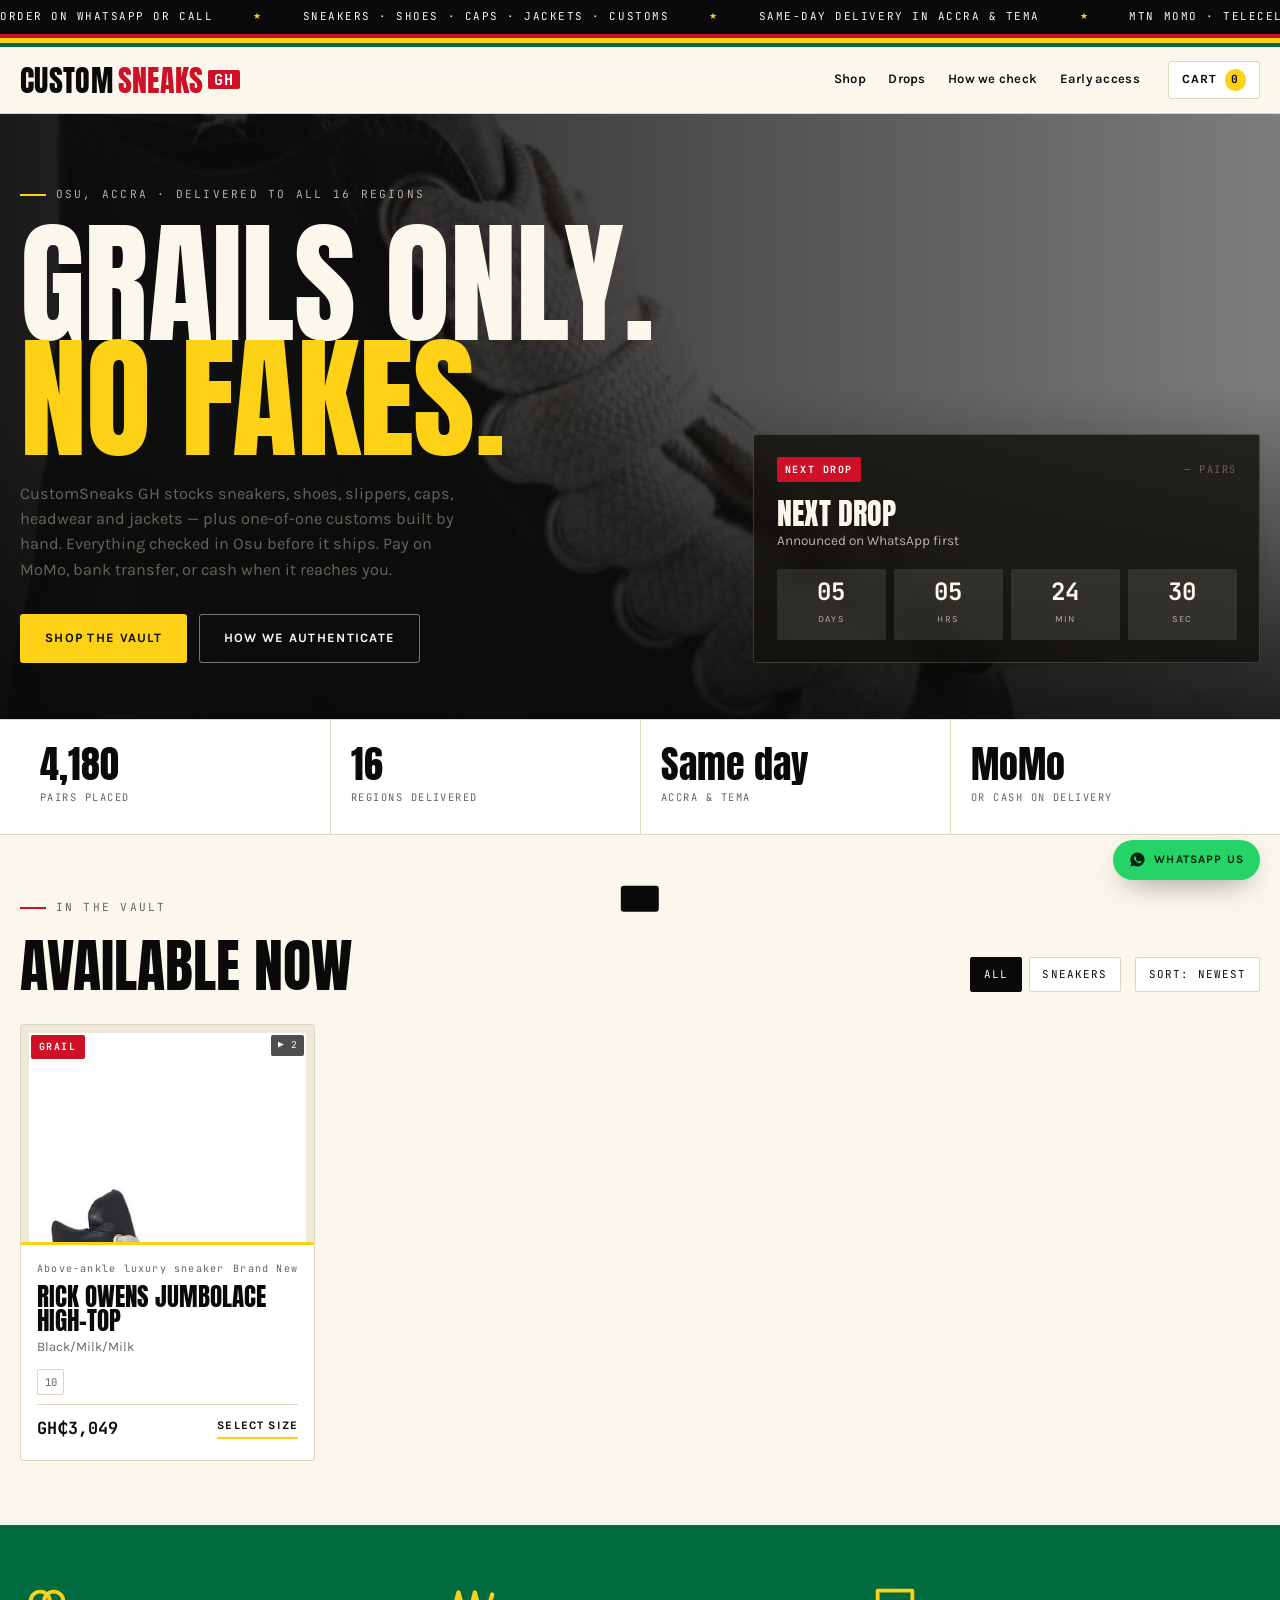
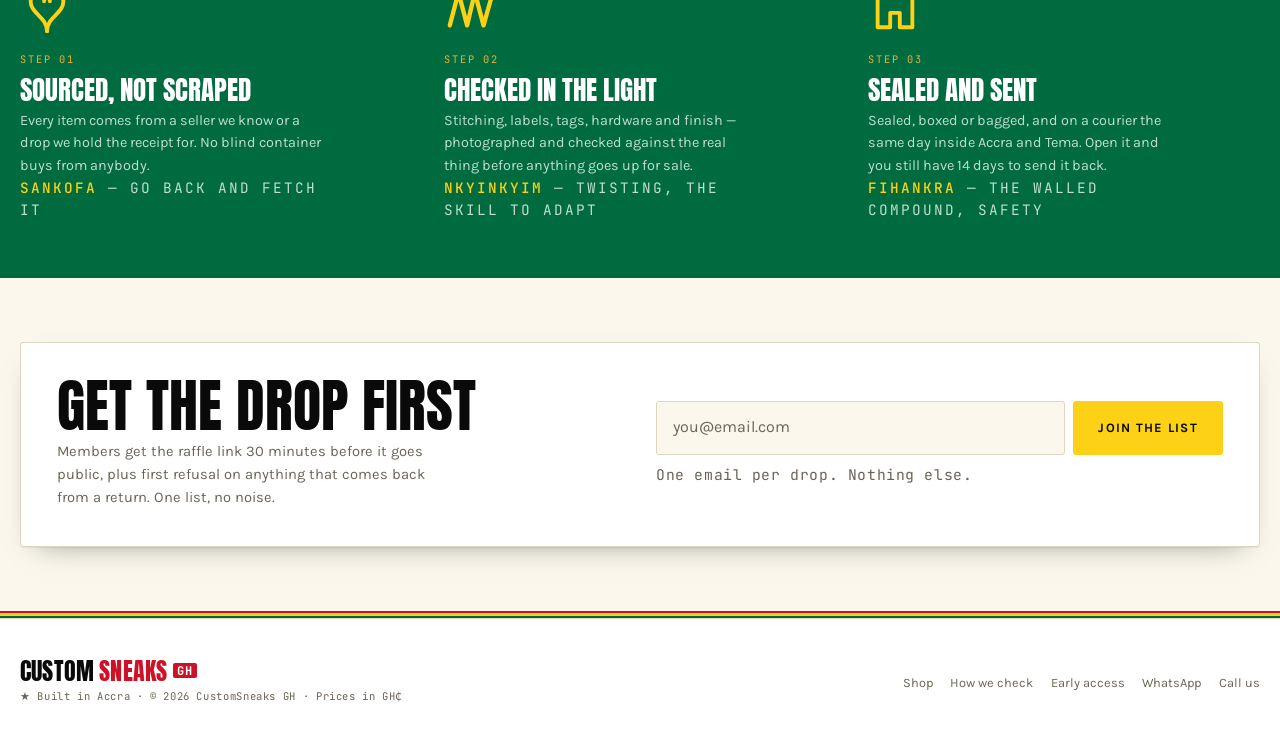
==== commit 0f87a2dd: "Add files via upload" ====
--- a/index.html
+++ b/index.html
@@ -14,7 +14,7 @@
 <link rel="stylesheet" href="https://fonts.googleapis.com/css2?family=Anton&family=JetBrains+Mono:wght@400;500;700&family=Karla:wght@400;500;600;700&display=swap">
 <link rel="icon" href="favicon.svg" type="image/svg+xml">
 <link rel="icon" href="favicon.svg" type="image/svg+xml">
-<link rel="stylesheet" href="assets/css/site.css">
+<link rel="stylesheet" href="assets/css/site.css?v=2">
 </head>
 <body>
 <div class="ticker" aria-hidden="true">
@@ -211,7 +211,7 @@
         <span class="price" id="modalPrice">GH₵0</span>
         <button class="btn btn--solid" id="modalAdd">Add to cart</button>
       </div>
-      <a class="ask" id="modalAsk" href="#" target="_blank" rel="noopener">Ask about this pair on WhatsApp</a>
+      <a class="ask" id="modalAsk" href="#" target="_blank" rel="noopener">Ask about this item on WhatsApp</a>
     </div>
   </div>
 </div>
@@ -219,6 +219,6 @@
 <a class="wa-float" id="waFloat" href="#" target="_blank" rel="noopener"><span>WhatsApp us</span></a>
 
 <div class="toast" id="toast"></div>
-<script type="module" src="assets/js/shop.js"></script>
+<script type="module" src="assets/js/shop.js?v=2"></script>
 </body>
 </html>
--- a/assets/css/site.css
+++ b/assets/css/site.css
@@ -269,12 +269,19 @@
   display:flex;flex-direction:column;
   transition:border-color .15s ease, transform .15s ease;
 }
+.card{cursor:pointer}
 .card:hover{border-color:var(--ink);transform:translateY(-3px)}
+.card:hover .link-btn{color:var(--hi)}
+.card:focus-visible{outline:2px solid var(--hi);outline-offset:3px}
 .card__shot{
   position:relative;aspect-ratio:4/3;background:var(--surface-2);
   display:grid;place-items:center;overflow:hidden;
 }
-.card__shot img{width:100%;height:100%;object-fit:cover}
+.card__shot img{
+  width:100%;height:100%;
+  object-fit:contain;          /* never crop a product photo */
+  padding:.5rem;
+}
 .slot{
   position:absolute;inset:0;
   display:grid;place-items:center;gap:.4rem;align-content:center;
@@ -303,7 +310,7 @@
 .size--pick[aria-pressed="true"]{background:var(--gold);border-color:var(--gold);color:var(--gold-ink)}
 .card__foot{display:flex;align-items:center;justify-content:space-between;gap:.75rem;margin-top:auto;padding-top:.65rem;border-top:1px solid var(--line)}
 .price{font-family:"JetBrains Mono",monospace;font-size:1.05rem;font-weight:700;font-variant-numeric:tabular-nums}
-.link-btn{font-size:.72rem;font-weight:700;letter-spacing:.1em;text-transform:uppercase;border-bottom:2px solid var(--gold);padding-bottom:2px}
+.link-btn{display:inline-block;font-size:.72rem;font-weight:700;letter-spacing:.1em;text-transform:uppercase;border-bottom:2px solid var(--gold);padding-bottom:2px}
 .empty{padding:3rem 1rem;text-align:center;color:var(--ash);grid-column:1/-1}
 
 /* ---------- verify band ---------- */
@@ -425,8 +432,8 @@
 .slides{position:relative;flex:1;min-height:260px}
 .slide-wrap{position:absolute;inset:0;display:none}
 .slide-wrap.on{display:block}
-.slide{width:100%;height:100%;object-fit:cover;display:block;background:#000}
-video.slide{object-fit:contain}
+.slide{width:100%;height:100%;object-fit:contain;display:block;background:var(--surface-2)}
+video.slide{background:#000}
 
 .thumbs{display:flex;gap:.4rem;padding:.5rem;background:var(--surface);border-top:1px solid var(--line);overflow-x:auto}
 .thumb{
@@ -434,7 +441,7 @@
   overflow:hidden;background:var(--surface-2);cursor:pointer;display:grid;place-items:center;
 }
 .thumb.on{border-color:var(--gold);border-width:2px}
-.thumb img{width:100%;height:100%;object-fit:cover}
+.thumb img{width:100%;height:100%;object-fit:contain;padding:2px}
 .thumb__play{font-size:.8rem;color:var(--ink)}
 
 /* how many photos a card has */
@@ -443,3 +450,65 @@
   font-family:"JetBrains Mono",monospace;font-size:.6rem;letter-spacing:.08em;
   background:rgba(10,10,10,.72);color:#FBF7EC;padding:.2rem .4rem;border-radius:2px;
 }
+
+/* ---------- gallery navigation ---------- */
+.navarrow{
+  position:absolute;top:50%;transform:translateY(-50%);z-index:3;
+  width:38px;height:38px;border-radius:50%;
+  background:rgba(10,10,10,.55);color:#FBF7EC;
+  font-size:1.5rem;line-height:1;display:grid;place-items:center;
+  cursor:pointer;transition:background .15s ease;
+  padding:0 0 3px;
+}
+.navarrow:hover{background:rgba(10,10,10,.8)}
+.navarrow--prev{left:.6rem}
+.navarrow--next{right:.6rem}
+
+.dots{
+  position:absolute;left:0;right:0;bottom:.7rem;z-index:3;
+  display:flex;justify-content:center;gap:.35rem;
+}
+.dot{
+  width:7px;height:7px;border-radius:50%;padding:0;cursor:pointer;
+  background:rgba(251,247,236,.45);box-shadow:0 0 0 1px rgba(10,10,10,.35);
+  transition:background .15s ease, transform .15s ease;
+}
+.dot.on{background:var(--gold);transform:scale(1.25)}
+
+@media (max-width:700px){
+  .navarrow{width:34px;height:34px;font-size:1.3rem}
+  .thumbs{display:none}          /* dots and swipe are enough on a phone */
+}
+
+/* ---------- home page clip ---------- */
+.hero__clip{
+  position:absolute;inset:0;width:100%;height:100%;
+  object-fit:cover;z-index:0;pointer-events:none;
+}
+/* with footage behind it the hero commits to a dark treatment in both
+   themes — light text over a scrim always reads, dark text never would */
+.hero--clip::after{
+  content:"";position:absolute;inset:0;z-index:1;pointer-events:none;
+  background:
+    linear-gradient(90deg, rgba(10,10,10,.92) 0%, rgba(10,10,10,.72) 45%, rgba(10,10,10,.45) 100%),
+    linear-gradient(0deg,  rgba(10,10,10,.85) 0%, rgba(10,10,10,.15) 55%);
+}
+.hero--clip .hero__grid{position:relative;z-index:2}
+.hero--clip .hero h1,
+.hero--clip h1{color:#FBF7EC}
+.hero--clip h1 .line2{color:var(--gold)}
+.hero--clip .lede{color:#D8D2C4}
+.hero--clip .eyebrow{color:#B8B1A2}
+.hero--clip .eyebrow::before{background:var(--gold)}
+.hero--clip .btn--ghost{background:transparent;border-color:rgba(251,247,236,.45);color:#FBF7EC}
+.hero--clip .btn--ghost:hover{border-color:#FBF7EC}
+.hero--clip .drop{background:rgba(20,18,14,.82);border-color:rgba(251,247,236,.18);backdrop-filter:blur(6px)}
+.hero--clip .drop__name{color:#FBF7EC}
+.hero--clip .drop__sub,
+.hero--clip .drop .mono{color:#B8B1A2}
+.hero--clip .clock div{background:rgba(251,247,236,.10)}
+.hero--clip .clock b{color:#FBF7EC}
+.hero--clip .clock small{color:#B8B1A2}
+@media (max-width:940px){
+  .hero--clip::after{background:linear-gradient(0deg,rgba(10,10,10,.9) 0%,rgba(10,10,10,.6) 100%)}
+}
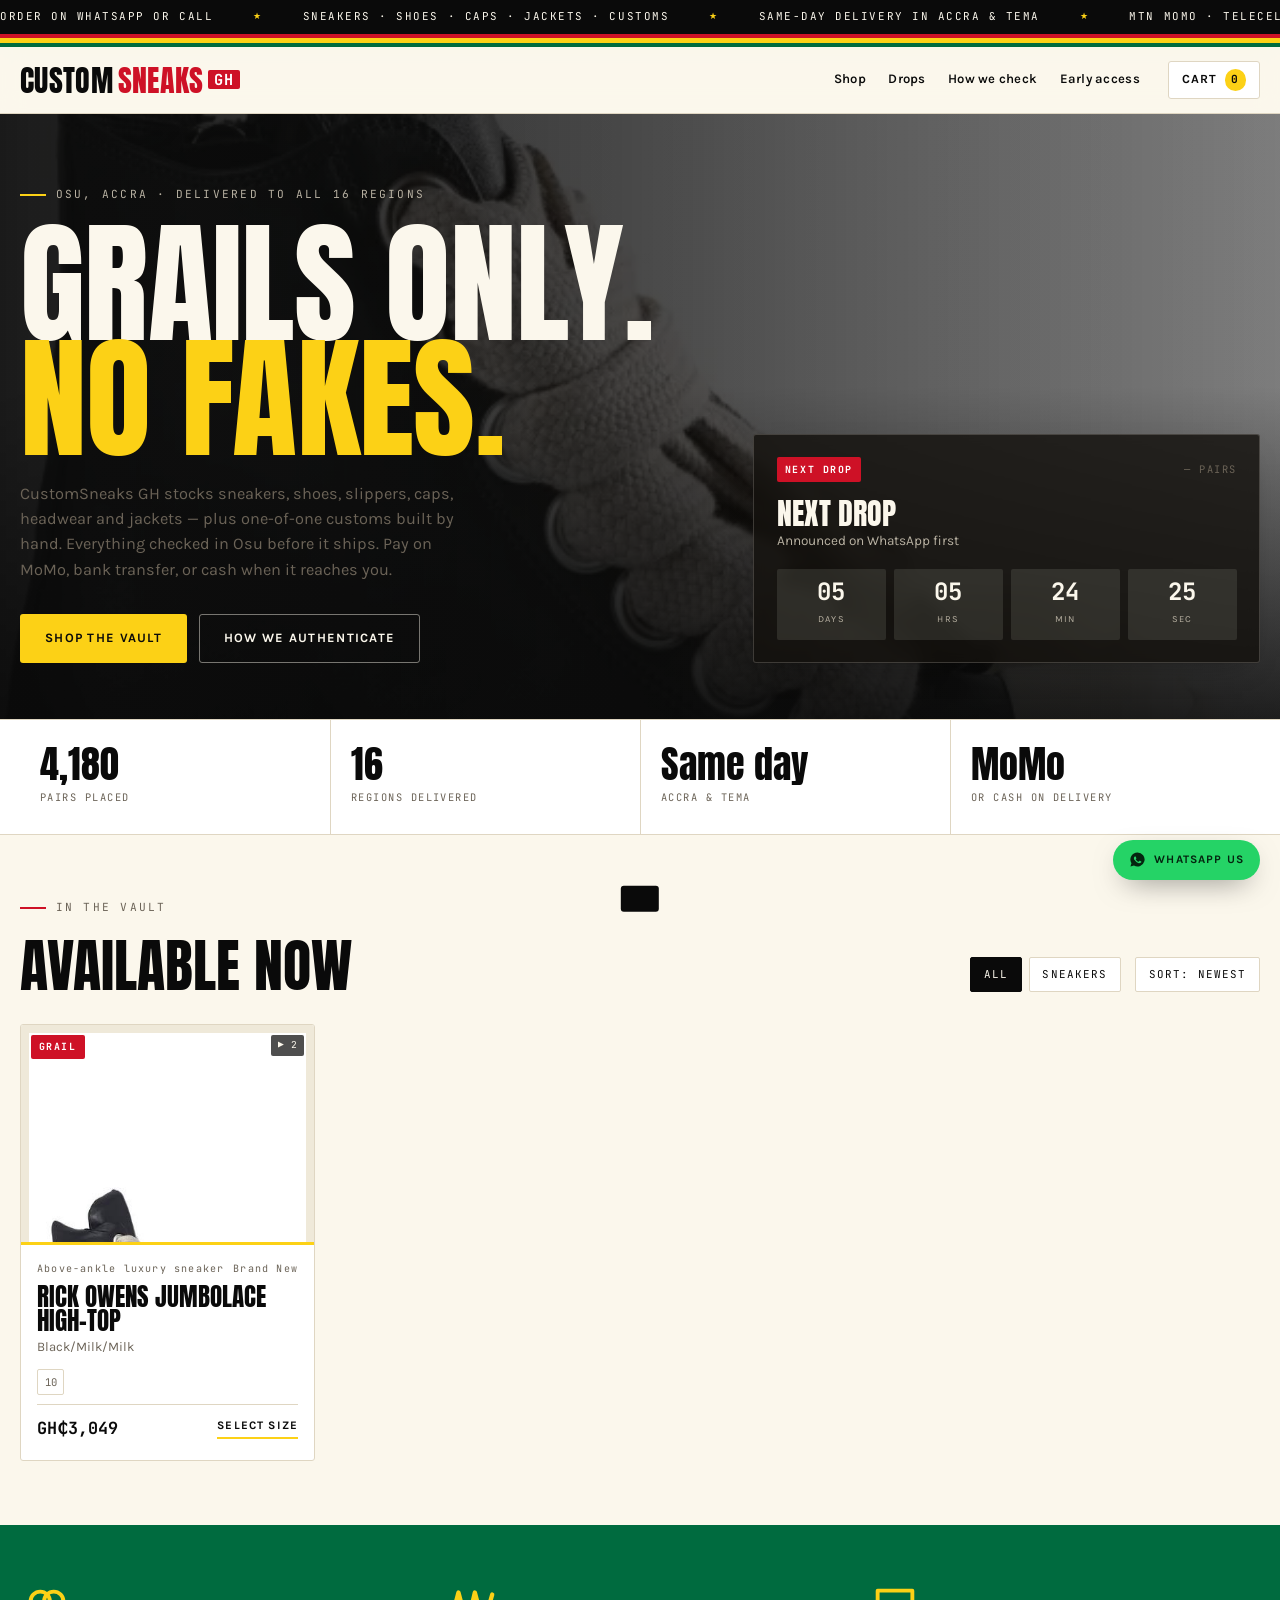
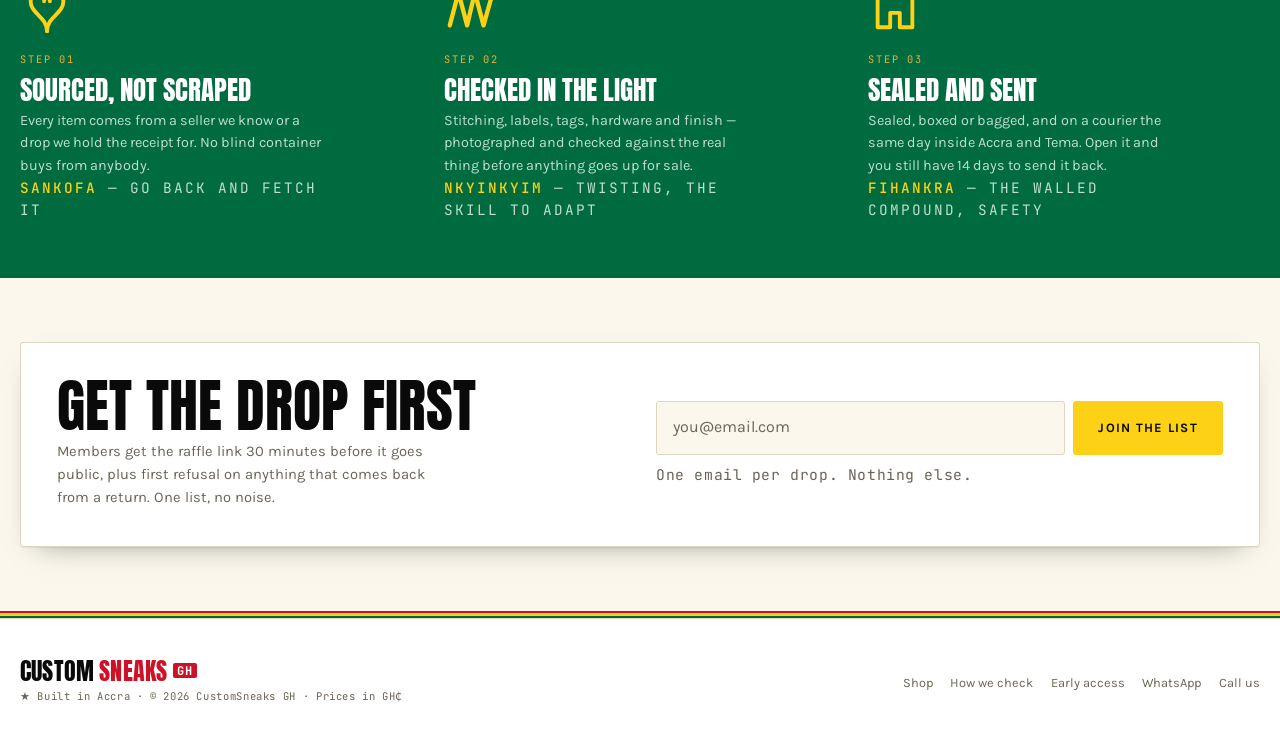
==== commit 208389e6: "Add files via upload" ====
--- a/index.html
+++ b/index.html
@@ -14,7 +14,7 @@
 <link rel="stylesheet" href="https://fonts.googleapis.com/css2?family=Anton&family=JetBrains+Mono:wght@400;500;700&family=Karla:wght@400;500;600;700&display=swap">
 <link rel="icon" href="favicon.svg" type="image/svg+xml">
 <link rel="icon" href="favicon.svg" type="image/svg+xml">
-<link rel="stylesheet" href="assets/css/site.css?v=2">
+<link rel="stylesheet" href="assets/css/site.css?v=3">
 </head>
 <body>
 <div class="ticker" aria-hidden="true">
@@ -219,6 +219,6 @@
 <a class="wa-float" id="waFloat" href="#" target="_blank" rel="noopener"><span>WhatsApp us</span></a>
 
 <div class="toast" id="toast"></div>
-<script type="module" src="assets/js/shop.js?v=2"></script>
+<script type="module" src="assets/js/shop.js?v=3"></script>
 </body>
 </html>
--- a/assets/css/site.css
+++ b/assets/css/site.css
@@ -393,7 +393,6 @@
 .modal.on{opacity:1;pointer-events:auto;transform:translate(-50%,-50%) scale(1)}
 .modal__grid{display:grid;grid-template-columns:1fr 1fr}
 .modal__shot{position:relative;background:var(--surface-2);min-height:280px}
-.modal__shot img{width:100%;height:100%;object-fit:cover;position:absolute;inset:0}
 .modal__body{padding:1.75rem;display:flex;flex-direction:column;gap:.7rem}
 .modal__body h3{font-family:"Anton",Impact,sans-serif;font-size:2.3rem;font-weight:800;text-transform:uppercase;line-height:.92;margin:0}
 .spec{display:flex;justify-content:space-between;font-family:"JetBrains Mono",monospace;font-size:.7rem;letter-spacing:.06em;color:var(--ash);border-bottom:1px dashed var(--line);padding:.4rem 0}
@@ -441,7 +440,7 @@
   overflow:hidden;background:var(--surface-2);cursor:pointer;display:grid;place-items:center;
 }
 .thumb.on{border-color:var(--gold);border-width:2px}
-.thumb img{width:100%;height:100%;object-fit:contain;padding:2px}
+.thumb img{position:static;width:100%;height:100%;object-fit:contain;padding:2px}
 .thumb__play{font-size:.8rem;color:var(--ink)}
 
 /* how many photos a card has */
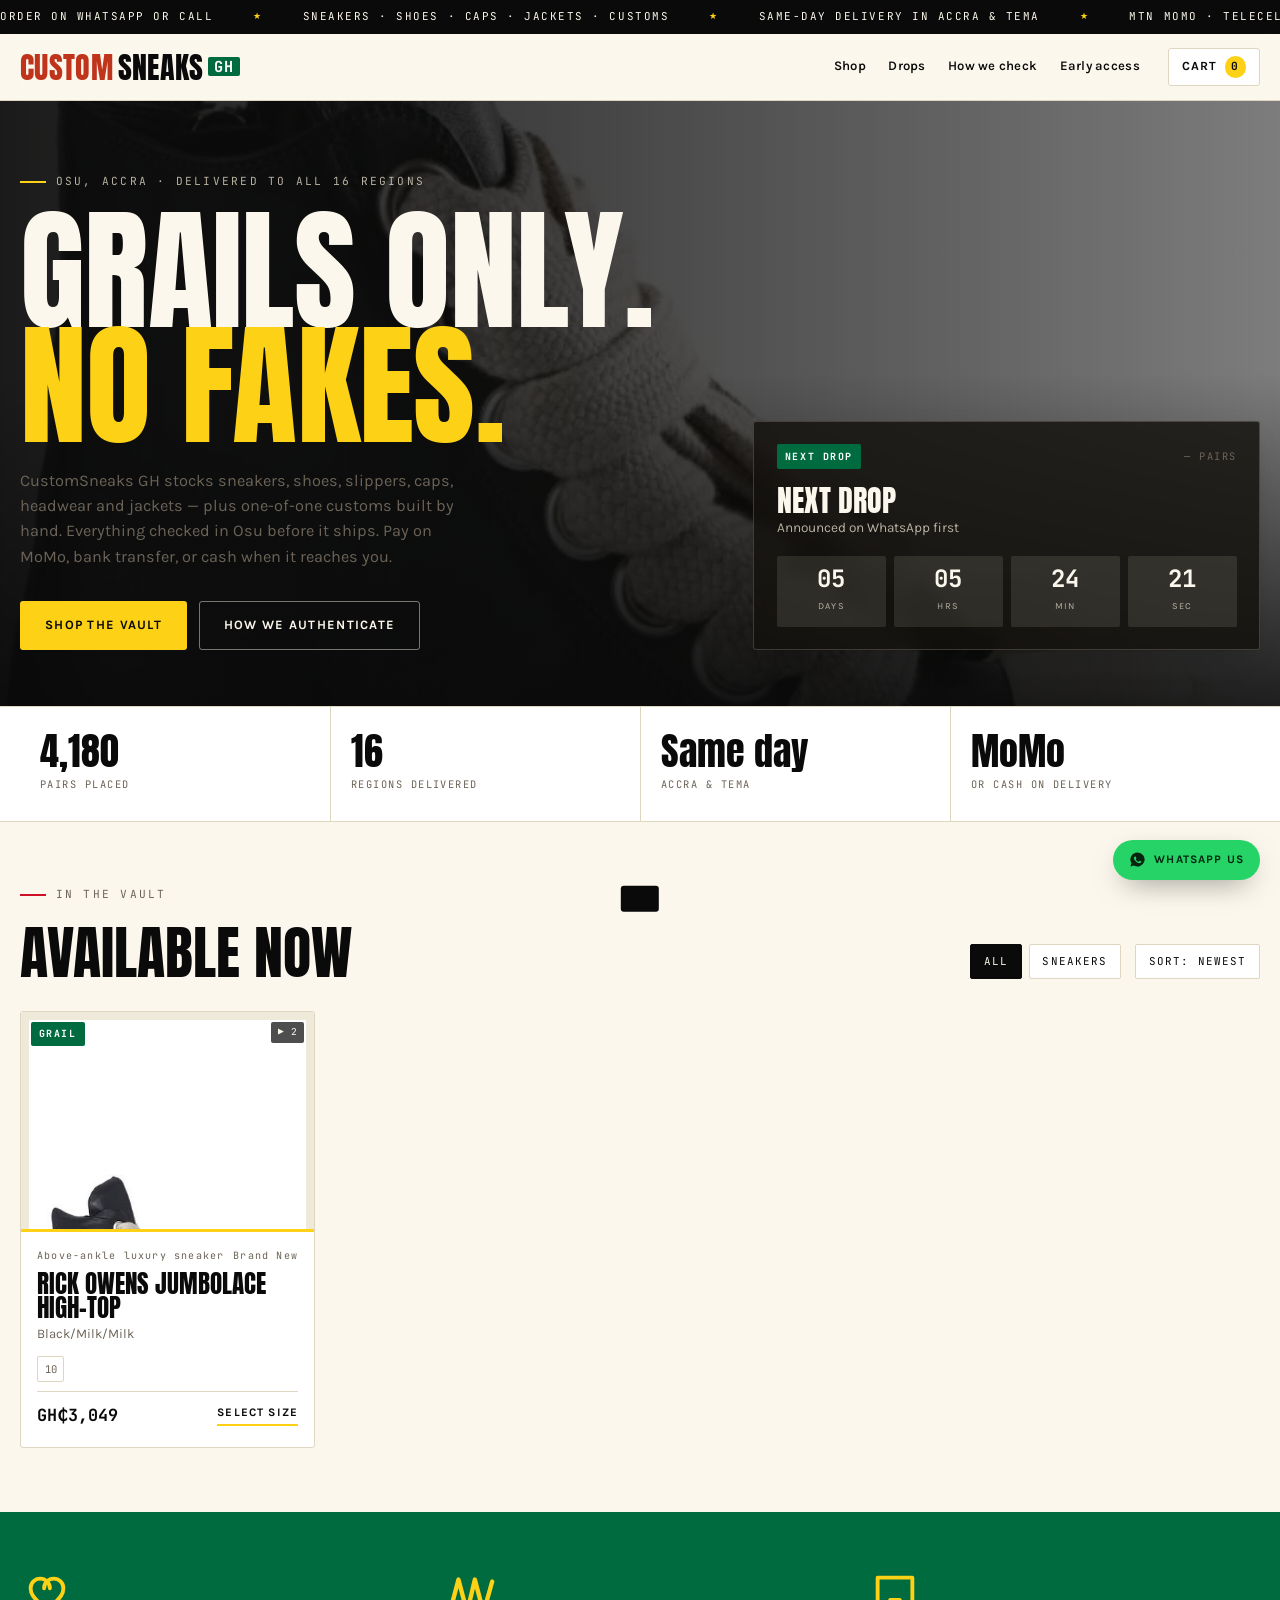
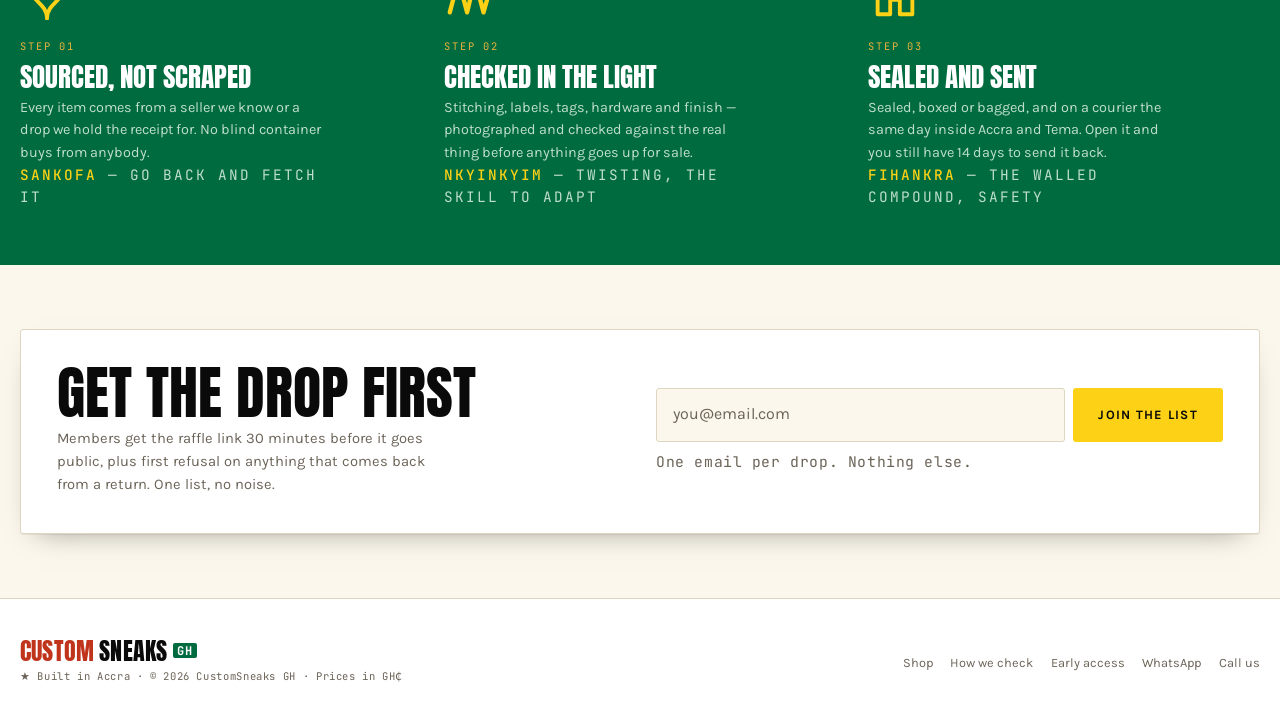
==== commit 9c5bfb55: "Add files via upload" ====
--- a/index.html
+++ b/index.html
@@ -14,14 +14,12 @@
 <link rel="stylesheet" href="https://fonts.googleapis.com/css2?family=Anton&family=JetBrains+Mono:wght@400;500;700&family=Karla:wght@400;500;600;700&display=swap">
 <link rel="icon" href="favicon.svg" type="image/svg+xml">
 <link rel="icon" href="favicon.svg" type="image/svg+xml">
-<link rel="stylesheet" href="assets/css/site.css?v=3">
+<link rel="stylesheet" href="assets/css/site.css?v=5">
 </head>
 <body>
 <div class="ticker" aria-hidden="true">
   <div class="ticker__track" id="ticker"></div>
 </div>
-
-<div class="flag" aria-hidden="true"></div>
 
 <header class="nav">
   <div class="wrap nav__in">
@@ -152,8 +150,6 @@
   </section>
 </main>
 
-<div class="flag flag--thin" aria-hidden="true"></div>
-
 <footer>
   <div class="wrap foot">
     <div>
@@ -219,6 +215,6 @@
 <a class="wa-float" id="waFloat" href="#" target="_blank" rel="noopener"><span>WhatsApp us</span></a>
 
 <div class="toast" id="toast"></div>
-<script type="module" src="assets/js/shop.js?v=3"></script>
+<script type="module" src="assets/js/shop.js?v=5"></script>
 </body>
 </html>
--- a/assets/css/site.css
+++ b/assets/css/site.css
@@ -10,6 +10,9 @@
   --red:#CE1126;
   --red-ink:#FFFFFF;
   --green:#006B3F;
+  --green-ink:#FFFFFF;
+  --warm:#C0341C;
+  --brand-b:#0A0A0A;
   --hi:#CE1126;
   --shadow:0 1px 0 rgba(10,10,10,.06), 0 12px 28px -18px rgba(10,10,10,.5);
   --radius:3px;
@@ -28,6 +31,14 @@
     --red:#E8404F;
     --red-ink:#1A0406;
     --green:#12A164;
+  --green-ink:#04240F;
+  --warm:#E8563A;
+  --brand-b:#FCD116;
+    --green-ink:#04240F;
+  --warm:#E8563A;
+  --brand-b:#FCD116;
+    --warm:#E8563A;
+    --brand-b:#FCD116;
     --hi:#FCD116;
     --shadow:0 1px 0 rgba(255,255,255,.05), 0 18px 34px -22px rgba(0,0,0,.9);
   }
@@ -44,6 +55,9 @@
   --red:#E8404F;
   --red-ink:#1A0406;
   --green:#12A164;
+  --green-ink:#04240F;
+  --warm:#E8563A;
+  --brand-b:#FCD116;
   --hi:#FCD116;
   --shadow:0 1px 0 rgba(255,255,255,.05), 0 18px 34px -22px rgba(0,0,0,.9);
 }
@@ -104,6 +118,7 @@
 }
 .nav__in{display:flex;align-items:center;gap:1.75rem;height:66px}
 .brand{
+  color:var(--warm);
   font-family:"Anton",Impact,sans-serif;
   font-weight:900;
   font-size:1.9rem;
@@ -112,11 +127,11 @@
   text-transform:uppercase;
   display:flex;align-items:baseline;gap:.3rem;
 }
-.brand em{font-style:normal;color:var(--hi)}
+.brand em{font-style:normal;color:var(--brand-b)}
 .brand .gh{
   font-family:"JetBrains Mono",ui-monospace,monospace;
   font-size:.5em;font-weight:700;letter-spacing:.1em;
-  background:var(--red);color:var(--red-ink);
+  background:var(--green);color:var(--green-ink);
   padding:.12em .35em;border-radius:2px;align-self:center;
 }
 .nav__links{display:flex;gap:1.4rem;margin-left:auto;font-size:.82rem;font-weight:600;letter-spacing:.02em}
@@ -223,7 +238,7 @@
   font-family:"JetBrains Mono",monospace;
   font-size:.62rem;letter-spacing:.16em;text-transform:uppercase;
   padding:.28rem .5rem;border-radius:2px;
-  background:var(--red);color:var(--red-ink);font-weight:700;
+  background:var(--green);color:var(--green-ink);font-weight:700;
 }
 .drop__name{font-family:"Anton",Impact,sans-serif;font-size:1.9rem;font-weight:800;line-height:1;text-transform:uppercase;margin:0 0 .15rem}
 .drop__sub{color:var(--ash);font-size:.85rem;margin:0 0 1.1rem}
@@ -399,11 +414,6 @@
 .spec b{color:var(--ink);font-weight:500}
 @media (max-width:700px){ .modal__grid{grid-template-columns:1fr} .modal__shot{min-height:200px} }
 
-/* ---------- flag rail ----------
-   Three equal bars, the proportions of the flag itself. */
-.flag{height:13px;background:linear-gradient(
-  #CE1126 0 33.34%, #FCD116 33.34% 66.67%, #006B3F 66.67% 100%);}
-.flag--thin{height:7px}
 
 /* ---------- adinkra ---------- */
 .mark{width:54px;height:54px;color:var(--gold);margin-bottom:1rem}
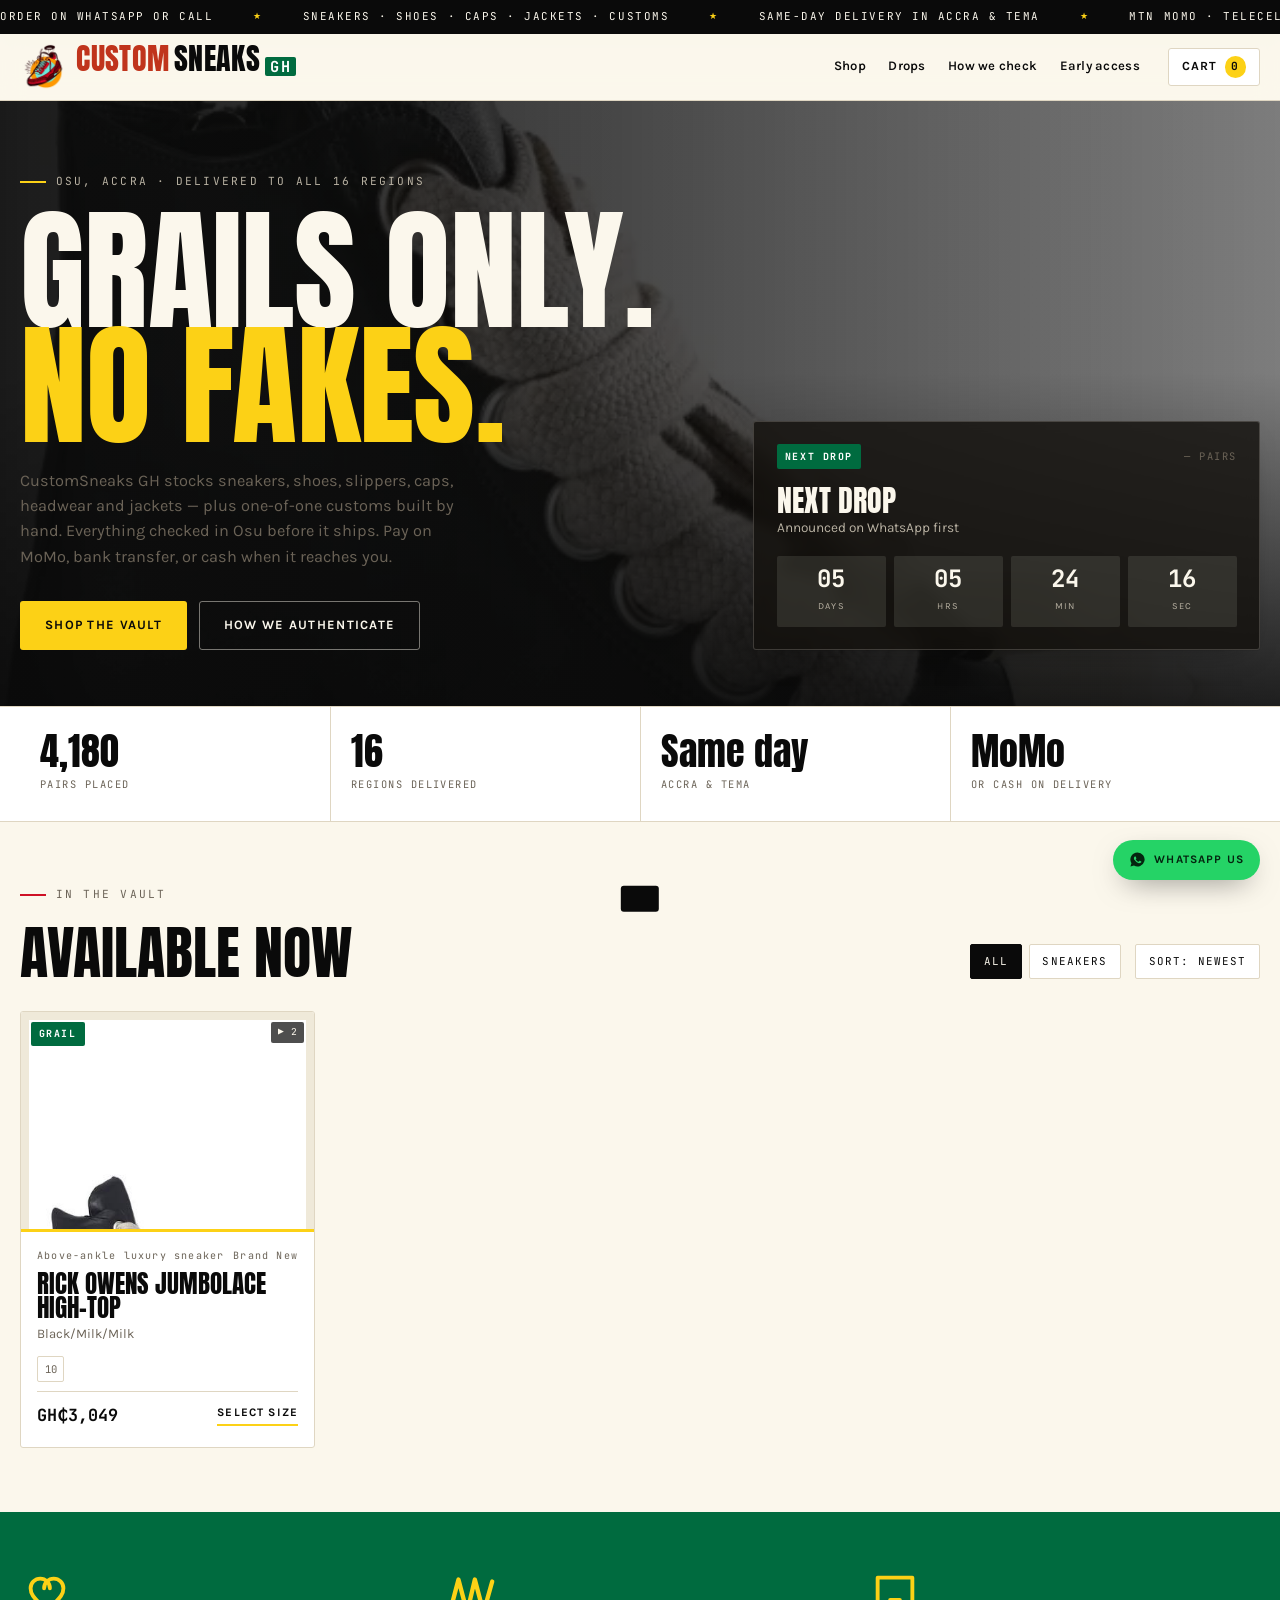
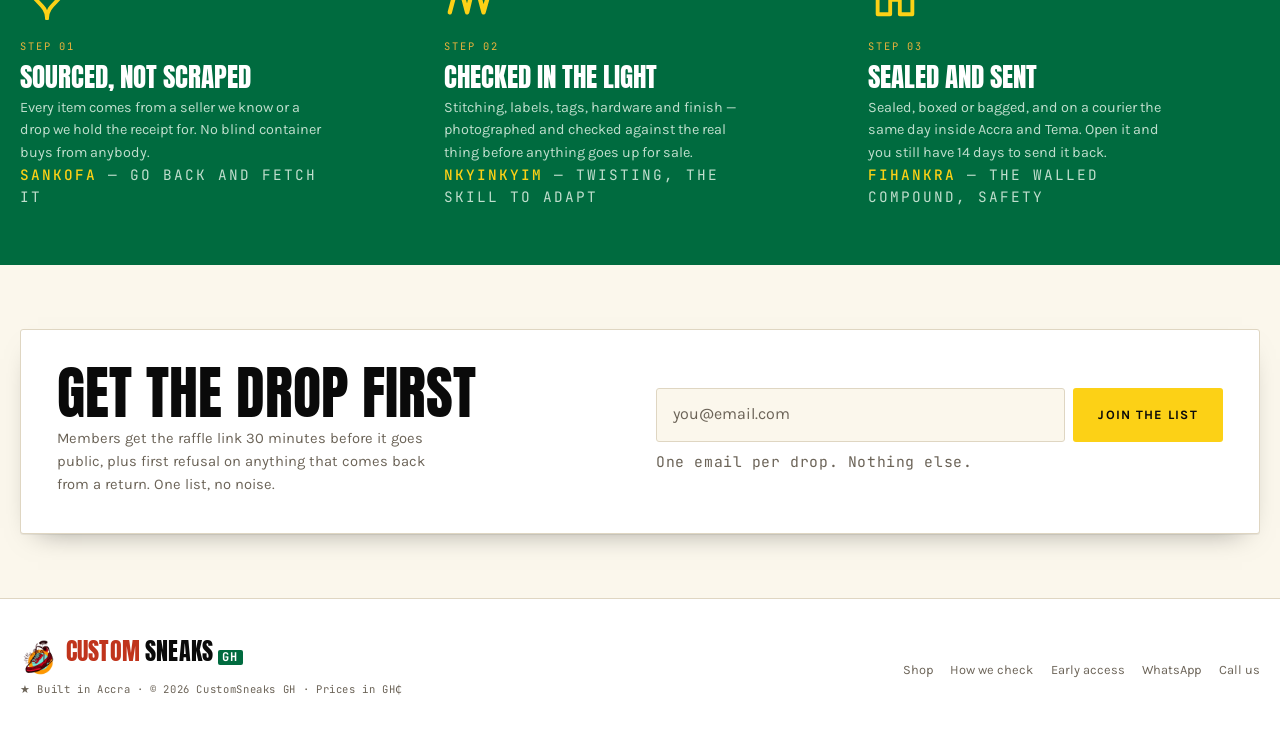
==== commit 5474a156: "Add files via upload" ====
--- a/index.html
+++ b/index.html
@@ -14,7 +14,7 @@
 <link rel="stylesheet" href="https://fonts.googleapis.com/css2?family=Anton&family=JetBrains+Mono:wght@400;500;700&family=Karla:wght@400;500;600;700&display=swap">
 <link rel="icon" href="favicon.svg" type="image/svg+xml">
 <link rel="icon" href="favicon.svg" type="image/svg+xml">
-<link rel="stylesheet" href="assets/css/site.css?v=5">
+<link rel="stylesheet" href="assets/css/site.css?v=8">
 </head>
 <body>
 <div class="ticker" aria-hidden="true">
@@ -23,7 +23,7 @@
 
 <header class="nav">
   <div class="wrap nav__in">
-    <a href="#top" class="brand">Custom<em>Sneaks</em><span class="gh">GH</span></a>
+    <a href="#top" class="brand"><img class="brand__mark" src="assets/img/logo-sneaker.webp" alt="" width="46" height="46">Custom<em>Sneaks</em><span class="gh">GH</span></a>
     <nav class="nav__links">
       <a href="#shop">Shop</a>
       <a href="#drops">Drops</a>
@@ -153,7 +153,7 @@
 <footer>
   <div class="wrap foot">
     <div>
-      <div class="brand" style="font-size:1.5rem">Custom<em>Sneaks</em><span class="gh">GH</span></div>
+      <div class="brand" style="font-size:1.5rem"><img class="brand__mark" src="assets/img/logo-sneaker.webp" alt="" width="34" height="34">Custom<em>Sneaks</em><span class="gh">GH</span></div>
       <small id="footLine"></small>
     </div>
     <nav>
@@ -215,6 +215,6 @@
 <a class="wa-float" id="waFloat" href="#" target="_blank" rel="noopener"><span>WhatsApp us</span></a>
 
 <div class="toast" id="toast"></div>
-<script type="module" src="assets/js/shop.js?v=5"></script>
+<script type="module" src="assets/js/shop.js?v=8"></script>
 </body>
 </html>
--- a/assets/css/site.css
+++ b/assets/css/site.css
@@ -128,6 +128,9 @@
   display:flex;align-items:baseline;gap:.3rem;
 }
 .brand em{font-style:normal;color:var(--brand-b)}
+/* the illustration carries its own disc, so it needs no container */
+.brand__mark{width:1.55em;height:1.55em;align-self:center;flex:none;margin-right:.15em}
+@media (max-width:520px){ .nav .brand__mark{width:1.15em;height:1.15em} }
 .brand .gh{
   font-family:"JetBrains Mono",ui-monospace,monospace;
   font-size:.5em;font-weight:700;letter-spacing:.1em;
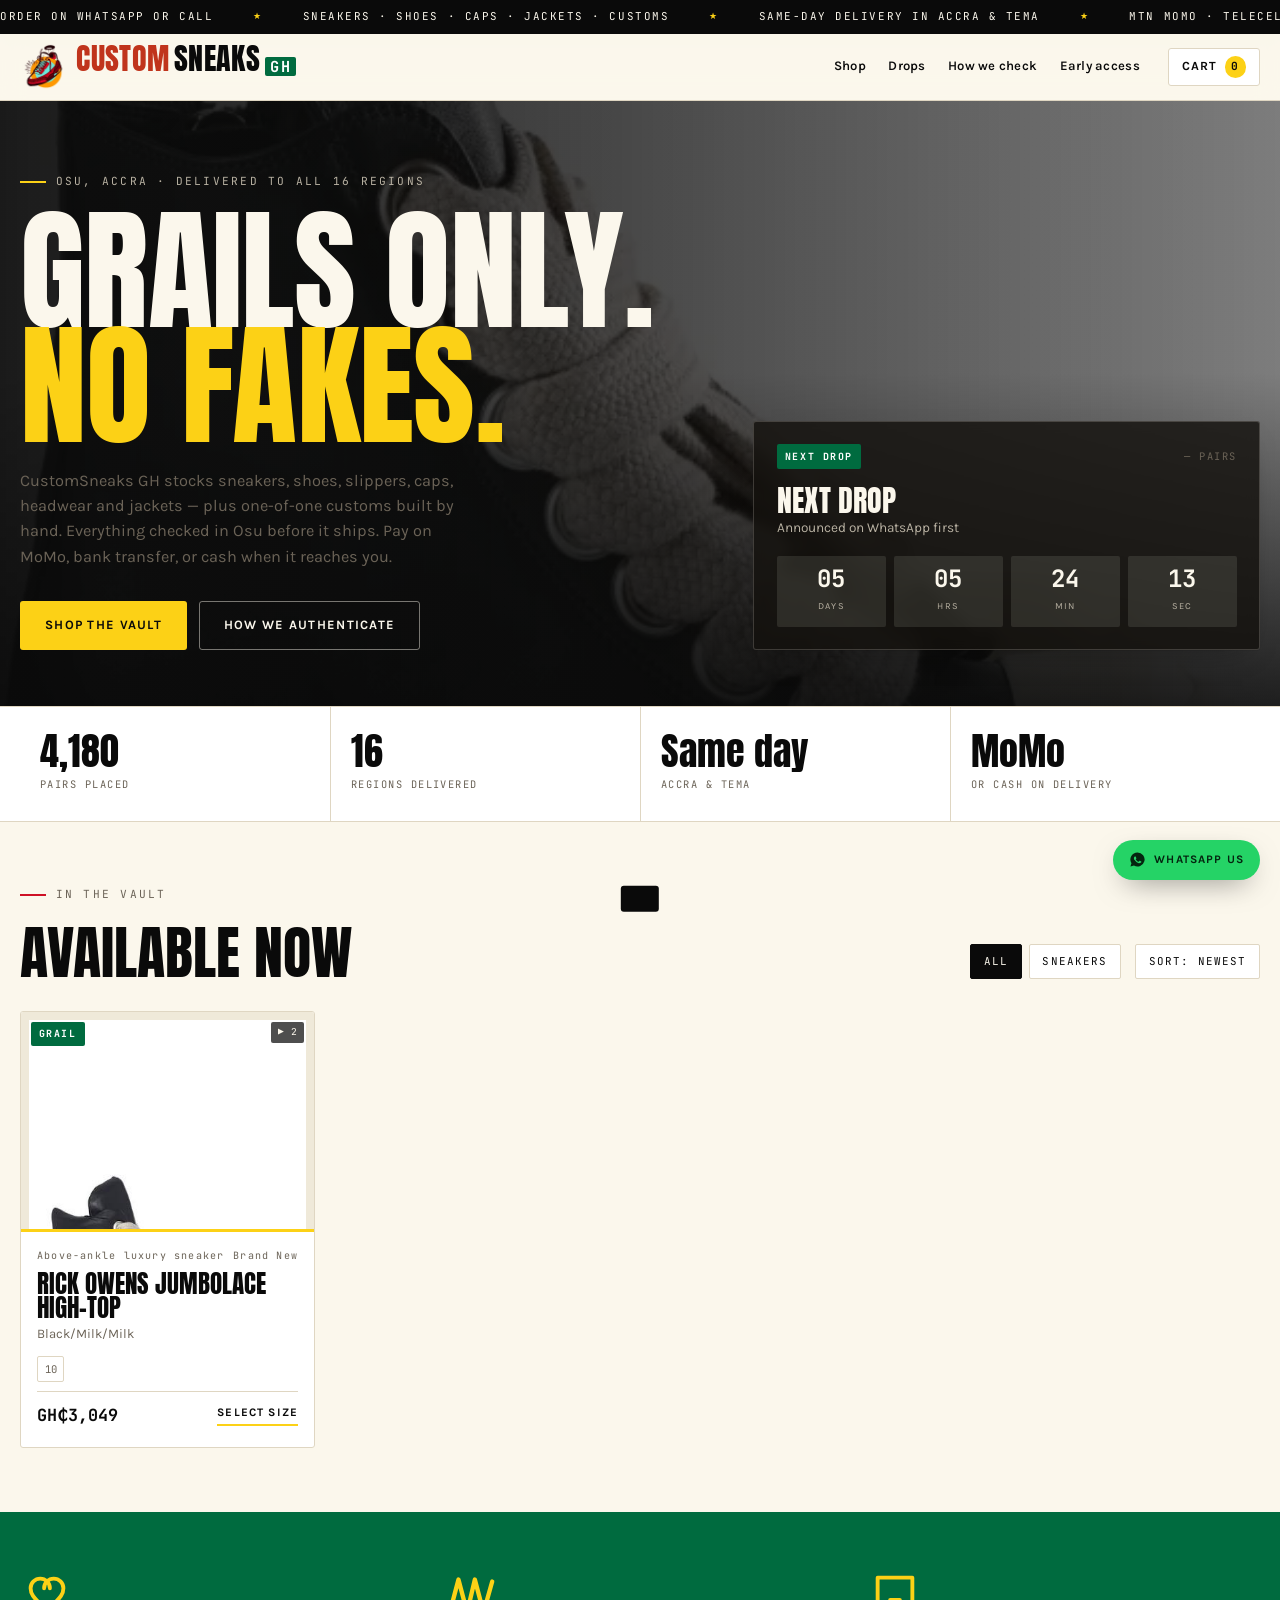
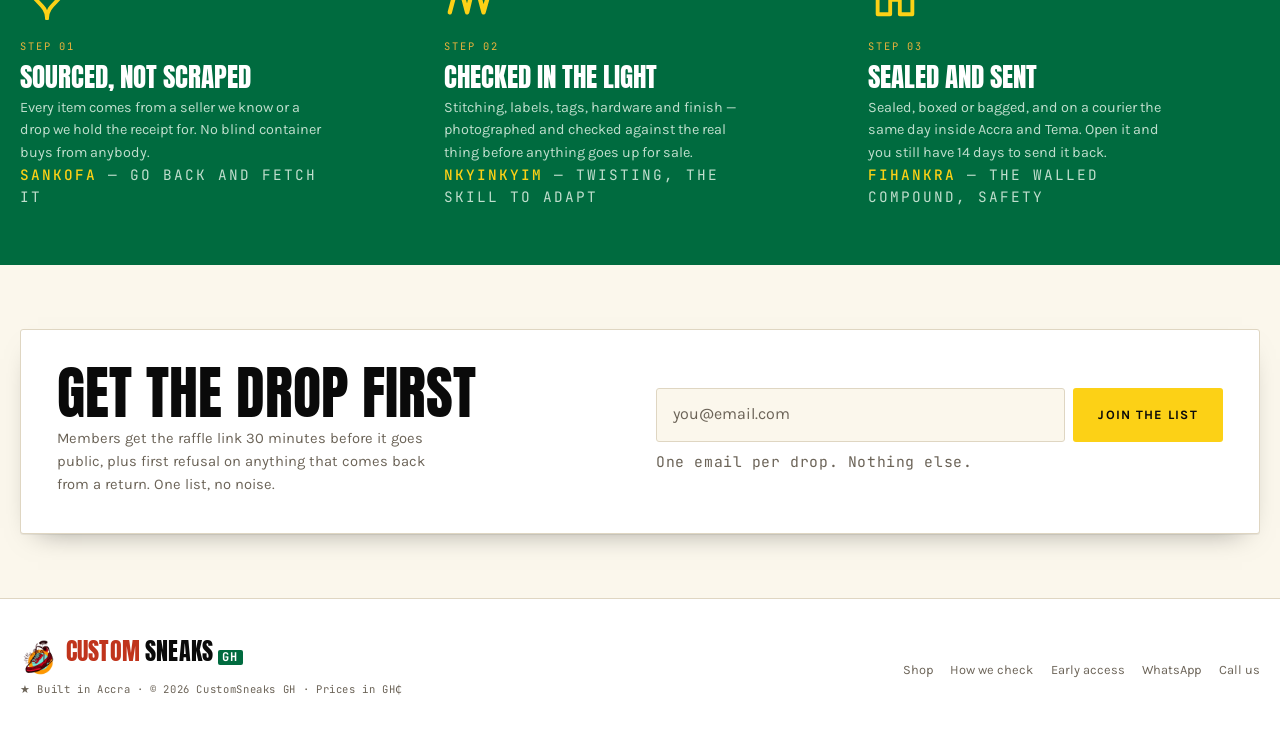
==== commit 3d17b6b9: "Add files via upload" ====
--- a/index.html
+++ b/index.html
@@ -14,7 +14,7 @@
 <link rel="stylesheet" href="https://fonts.googleapis.com/css2?family=Anton&family=JetBrains+Mono:wght@400;500;700&family=Karla:wght@400;500;600;700&display=swap">
 <link rel="icon" href="favicon.svg" type="image/svg+xml">
 <link rel="icon" href="favicon.svg" type="image/svg+xml">
-<link rel="stylesheet" href="assets/css/site.css?v=8">
+<link rel="stylesheet" href="assets/css/site.css?v=9">
 </head>
 <body>
 <div class="ticker" aria-hidden="true">
@@ -215,6 +215,6 @@
 <a class="wa-float" id="waFloat" href="#" target="_blank" rel="noopener"><span>WhatsApp us</span></a>
 
 <div class="toast" id="toast"></div>
-<script type="module" src="assets/js/shop.js?v=8"></script>
+<script type="module" src="assets/js/shop.js?v=9"></script>
 </body>
 </html>
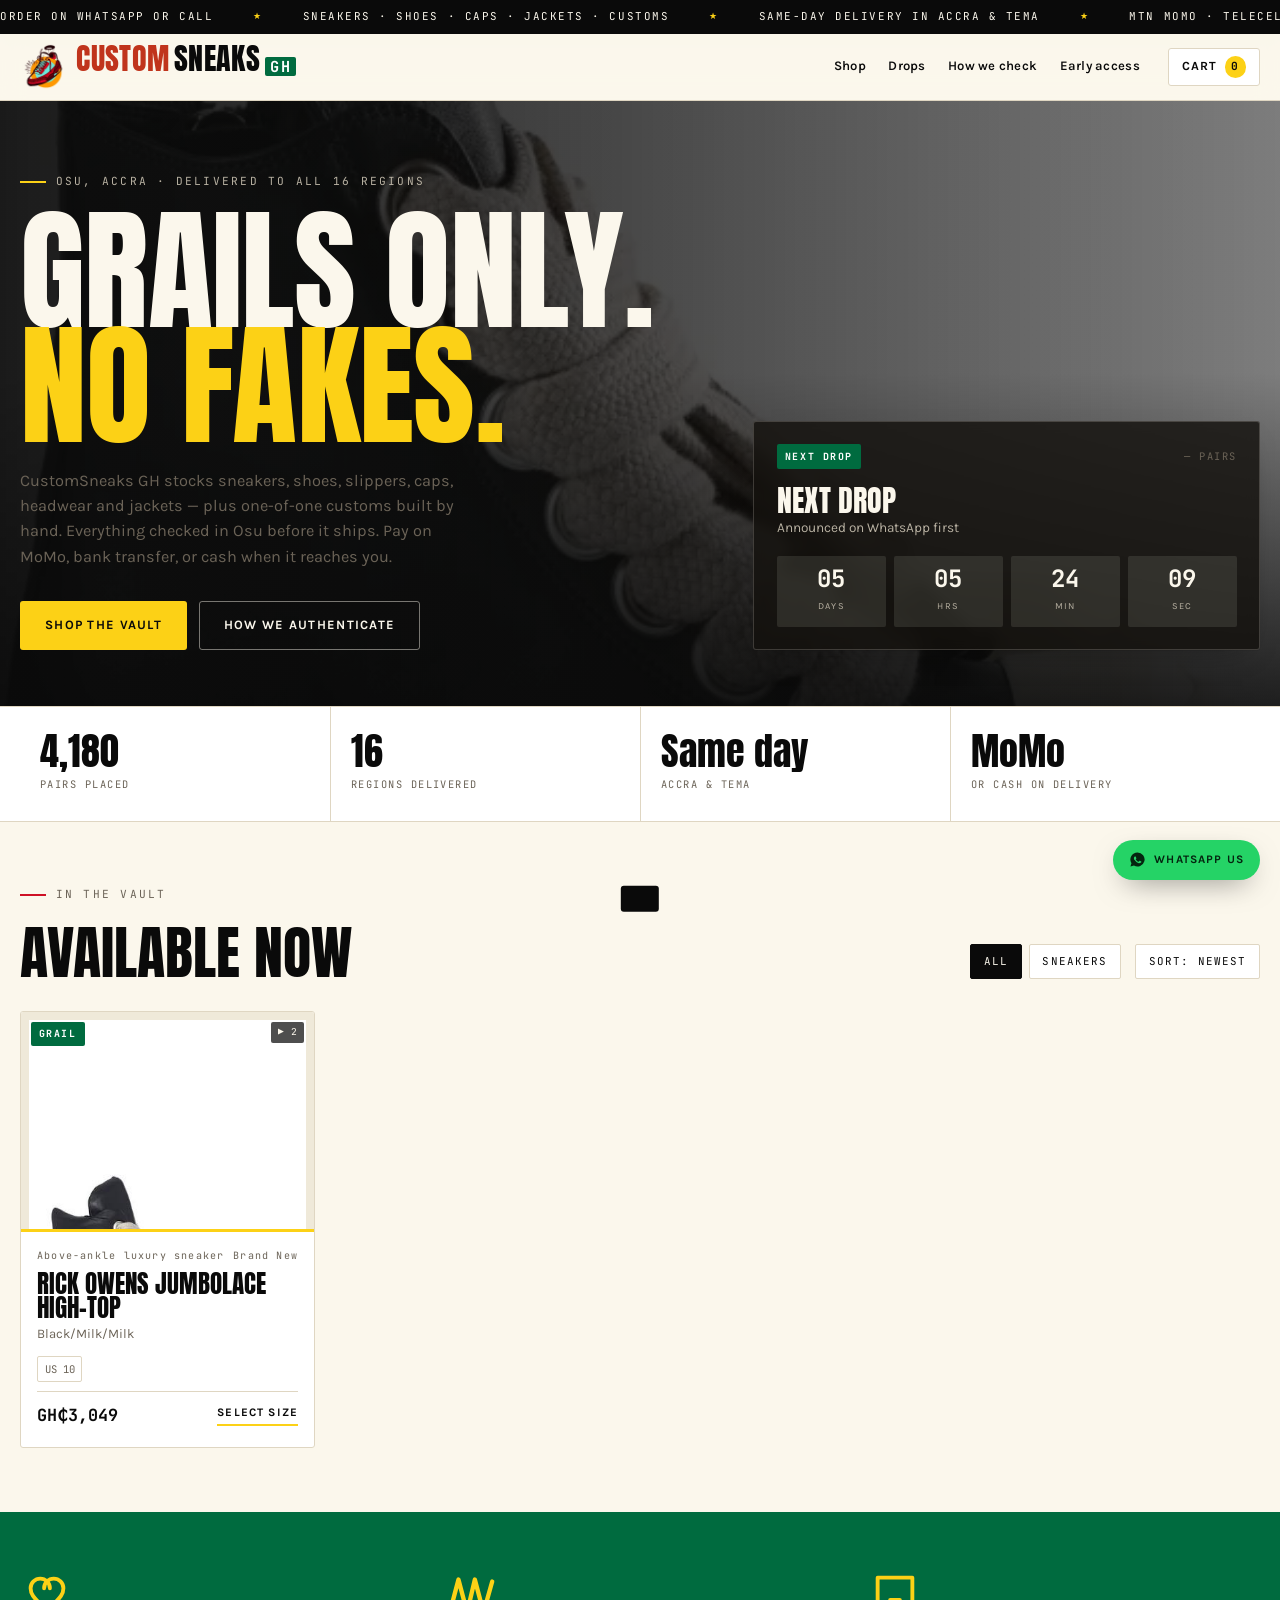
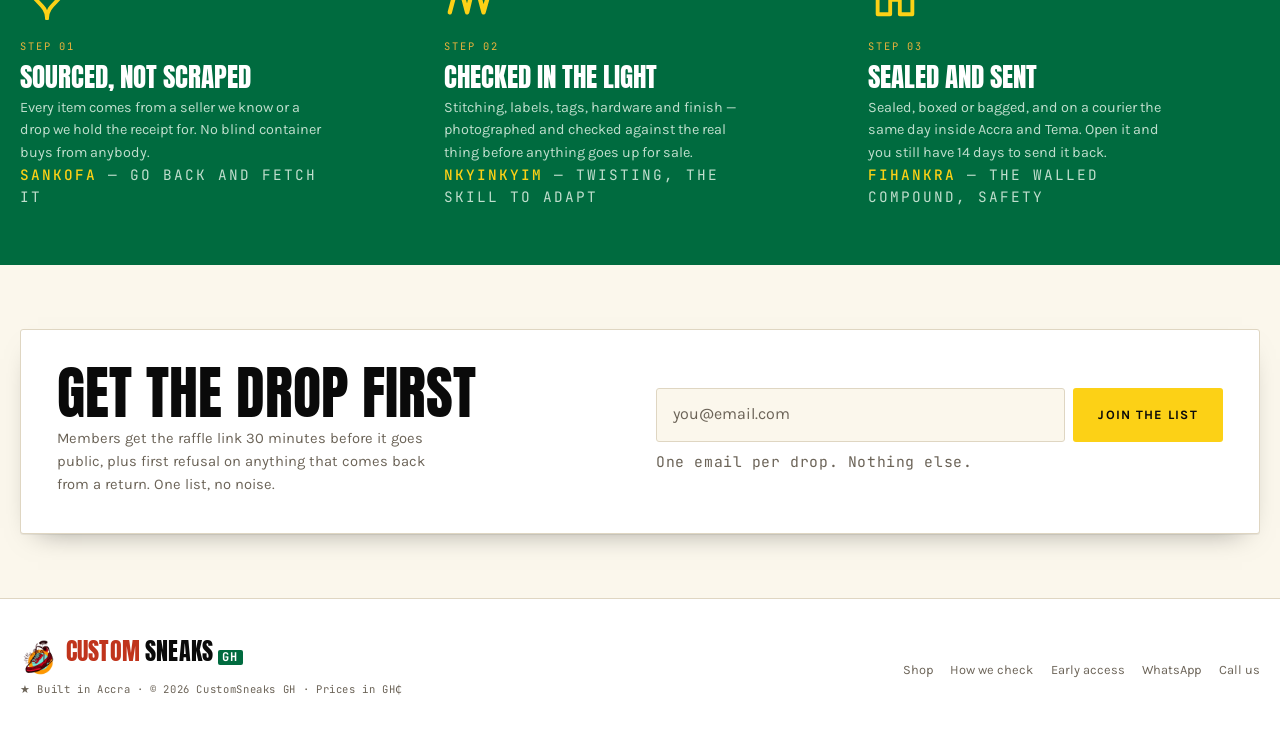
==== commit f970201f: "Add files via upload" ====
--- a/index.html
+++ b/index.html
@@ -14,7 +14,7 @@
 <link rel="stylesheet" href="https://fonts.googleapis.com/css2?family=Anton&family=JetBrains+Mono:wght@400;500;700&family=Karla:wght@400;500;600;700&display=swap">
 <link rel="icon" href="favicon.svg" type="image/svg+xml">
 <link rel="icon" href="favicon.svg" type="image/svg+xml">
-<link rel="stylesheet" href="assets/css/site.css?v=9">
+<link rel="stylesheet" href="assets/css/site.css?v=10">
 </head>
 <body>
 <div class="ticker" aria-hidden="true">
@@ -202,6 +202,7 @@
       <div>
         <div class="mono" style="font-size:.65rem;letter-spacing:.16em;text-transform:uppercase;color:var(--ash);margin-bottom:.45rem">Select size</div>
         <div class="sizes" id="modalSizes"></div>
+        <p class="sizenote" id="sizeNote" hidden>Men's sizing. US is the number on the box — EU and UK are the same shoe.</p>
       </div>
       <div class="card__foot">
         <span class="price" id="modalPrice">GH₵0</span>
@@ -215,6 +216,6 @@
 <a class="wa-float" id="waFloat" href="#" target="_blank" rel="noopener"><span>WhatsApp us</span></a>
 
 <div class="toast" id="toast"></div>
-<script type="module" src="assets/js/shop.js?v=9"></script>
+<script type="module" src="assets/js/shop.js?v=10"></script>
 </body>
 </html>
--- a/assets/css/site.css
+++ b/assets/css/site.css
@@ -323,9 +323,17 @@
   font-family:"JetBrains Mono",monospace;font-size:.66rem;
   border:1px solid var(--line);border-radius:2px;padding:.25rem .42rem;color:var(--ash);
 }
-.size--pick{cursor:pointer;color:var(--ink)}
+.size--pick{
+  cursor:pointer;color:var(--ink);
+  display:flex;flex-direction:column;align-items:center;justify-content:center;
+  gap:.08rem;line-height:1.15;padding:.34rem .5rem;min-width:4.9rem;
+}
+.size--pick b{font-size:.76rem;font-weight:700;letter-spacing:.02em}
+.size--pick small{font-size:.55rem;letter-spacing:.03em;color:var(--ash);white-space:nowrap}
 .size--pick:hover{border-color:var(--gold)}
 .size--pick[aria-pressed="true"]{background:var(--gold);border-color:var(--gold);color:var(--gold-ink)}
+.size--pick[aria-pressed="true"] small{color:var(--gold-ink);opacity:.72}
+.sizenote{font-size:.66rem;color:var(--ash);margin:.55rem 0 0;line-height:1.4}
 .card__foot{display:flex;align-items:center;justify-content:space-between;gap:.75rem;margin-top:auto;padding-top:.65rem;border-top:1px solid var(--line)}
 .price{font-family:"JetBrains Mono",monospace;font-size:1.05rem;font-weight:700;font-variant-numeric:tabular-nums}
 .link-btn{display:inline-block;font-size:.72rem;font-weight:700;letter-spacing:.1em;text-transform:uppercase;border-bottom:2px solid var(--gold);padding-bottom:2px}
